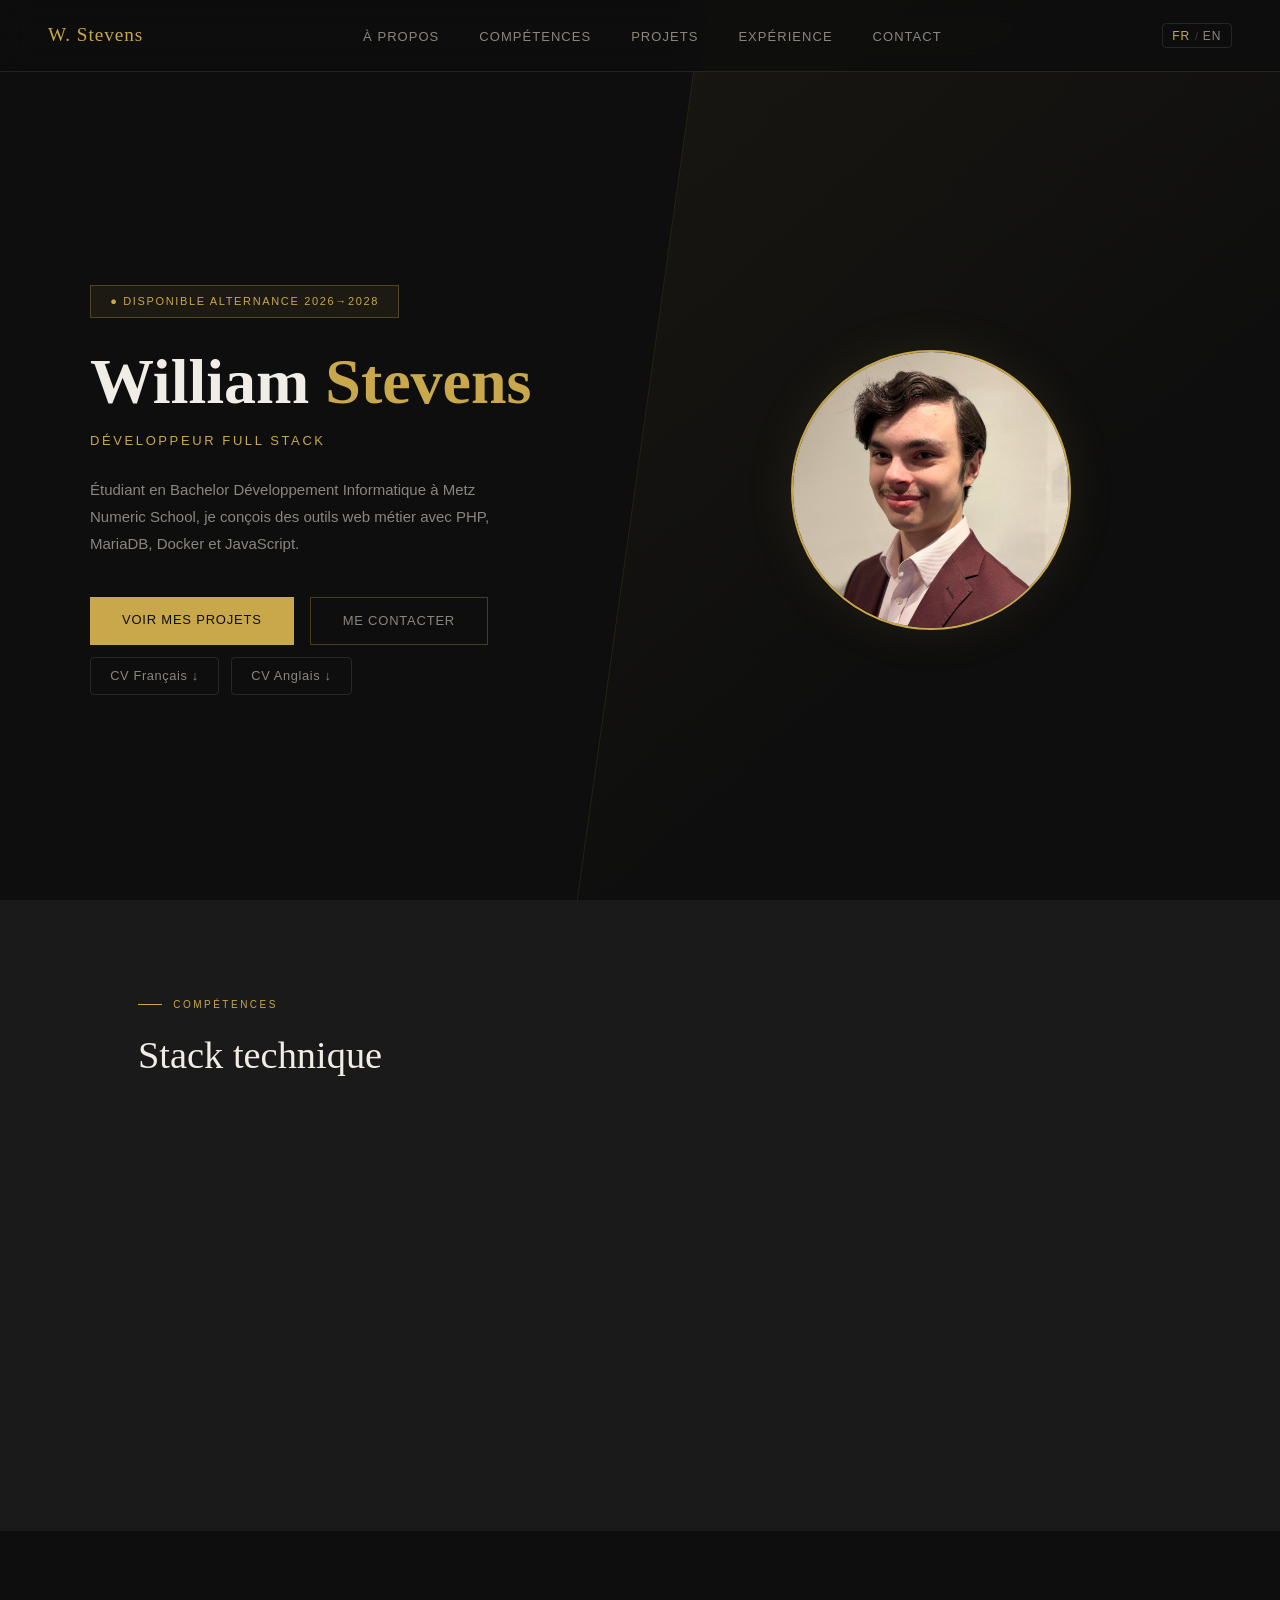
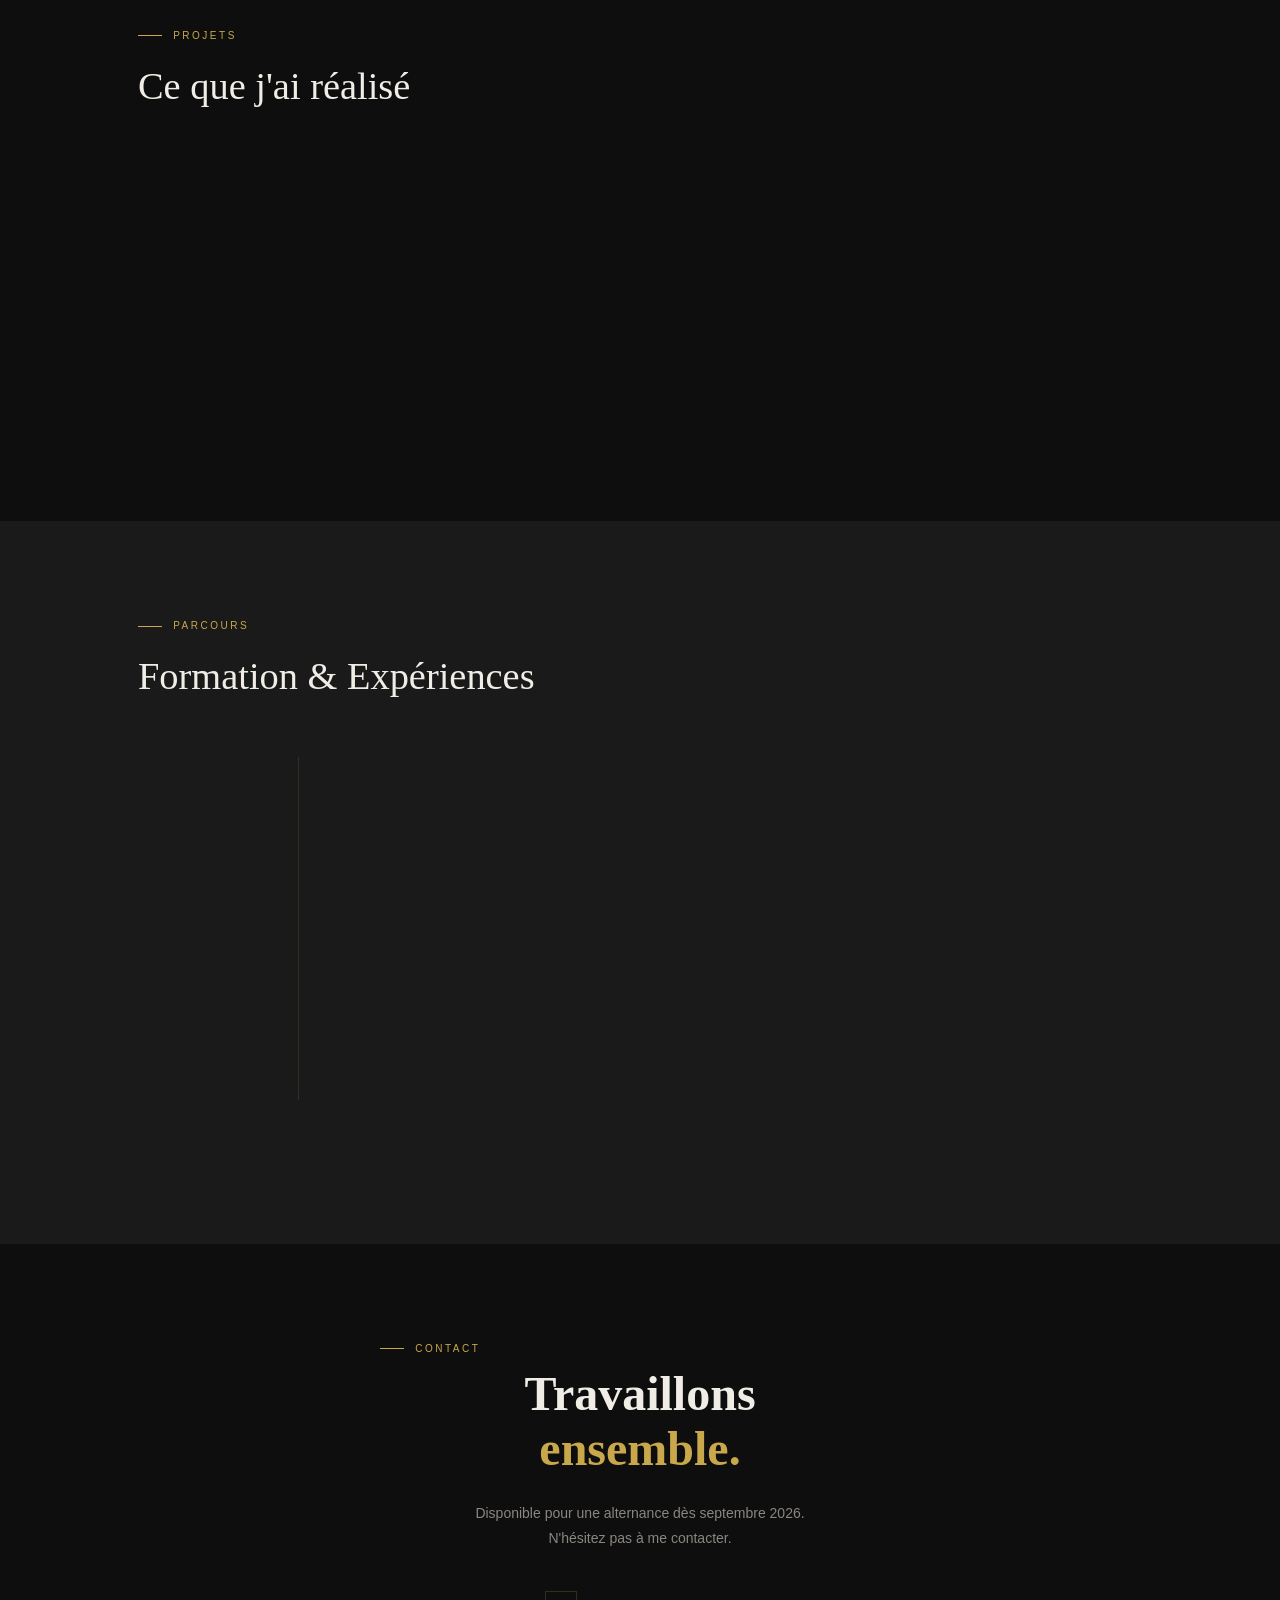
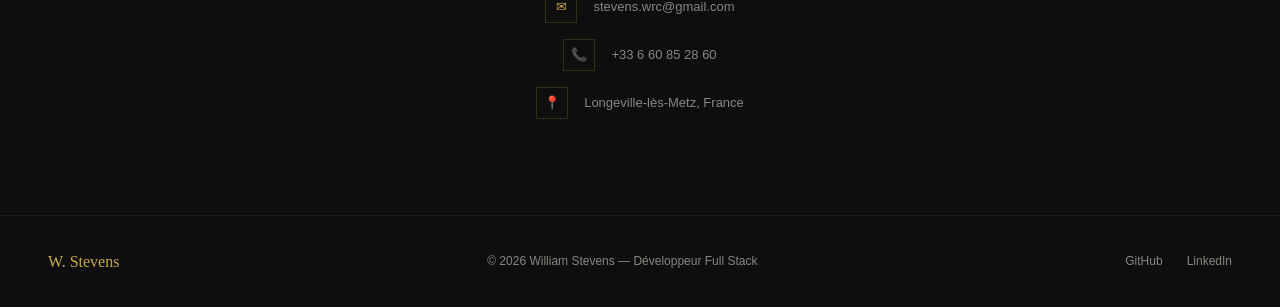
==== index.html @ 50ab565a "Fix: remplace inline styles par classes delay-1/delay-2 (CSP)" ====
<!DOCTYPE html>
<html lang="fr">
<head>
<meta charset="UTF-8">
<meta name="viewport" content="width=device-width, initial-scale=1.0">
<title>William Stevens — Développeur Full Stack</title>
<meta name="description" content="Étudiant en Bachelor Développement Informatique à Metz Numeric School. Disponible en alternance dès septembre 2026.">
<meta property="og:title" content="William Stevens — Développeur Full Stack">
<meta property="og:description" content="Étudiant en Bachelor Développement Informatique à Metz Numeric School. Disponible en alternance dès septembre 2026.">
<meta property="og:type" content="website">
<meta property="og:url" content="https://gb-william.github.io">
<meta property="og:image" content="https://gb-william.github.io/image/IMG_8226%20(1).jpeg">
<meta name="twitter:card" content="summary_large_image">
<meta name="twitter:title" content="William Stevens — Développeur Full Stack">
<meta name="twitter:description" content="Étudiant en Bachelor Développement Informatique à Metz Numeric School. Disponible en alternance dès septembre 2026.">
<meta name="twitter:image" content="https://gb-william.github.io/image/IMG_8226%20(1).jpeg">
<meta http-equiv="Content-Security-Policy" content="default-src 'self'; style-src 'self' https://fonts.googleapis.com; font-src https://fonts.gstatic.com; img-src 'self'; script-src 'self'; object-src 'none'; frame-src 'none';">
<link rel="icon" type="image/svg+xml" href="favicon.svg">
<link rel="stylesheet" href="css/style.css">
</head>
<body>

<!-- NAVIGATION -->
<nav>
  <div class="nav-logo">W. Stevens</div>
  <ul class="nav-links">
    <li><a href="#about" data-i18n="nav.about">À propos</a></li>
    <li><a href="#skills" data-i18n="nav.skills">Compétences</a></li>
    <li><a href="#projects" data-i18n="nav.projects">Projets</a></li>
    <li><a href="#xp" data-i18n="nav.experience">Expérience</a></li>
    <li><a href="#contact" data-i18n="nav.contact">Contact</a></li>
  </ul>
  <div class="nav-right">
    <button class="lang-toggle" aria-label="Switch language">
      <span class="lang-opt" data-lang="fr">FR</span>
      <span class="lang-sep">/</span>
      <span class="lang-opt" data-lang="en">EN</span>
    </button>
    <button class="nav-burger" aria-label="Menu" aria-expanded="false">
      <span></span>
      <span></span>
      <span></span>
    </button>
  </div>
</nav>

<!-- HERO -->
<div class="hero" id="about">
  <div class="hero-grid">
    <div class="hero-content">
      <div class="available-badge" data-i18n="hero.badge">● DISPONIBLE ALTERNANCE 2026→2028</div>
      <h1>William <span>Stevens</span></h1>
      <div class="hero-subtitle" data-i18n="hero.subtitle">Développeur Full Stack</div>
      <p class="hero-desc" data-i18n="hero.desc">
        Étudiant en Bachelor Développement Informatique à Metz Numeric School,
        je conçois des outils web métier avec PHP, MariaDB, Docker et JavaScript.
      </p>
      <div class="hero-ctas">
        <a href="#projects" class="btn-primary" data-i18n="hero.cta1">Voir mes projets</a>
        <a href="#contact" class="btn-outline" data-i18n="hero.cta2">Me contacter</a>
      </div>
      <div class="hero-cv">
        <a href="CV-William_Stevens.pdf" download class="btn-cv" data-i18n="hero.cvFr">CV Français ↓</a>
        <a href="CV-William_Stevens_EN_1.pdf" download class="btn-cv" data-i18n="hero.cvEn">CV English ↓</a>
      </div>
    </div>

    <div class="hero-visual">
      <div class="hero-photo-circle">
        <img src="image/IMG_8226 (1).jpeg" alt="William Stevens">
      </div>
    </div>
  </div>
</div>

<!-- SKILLS -->
<div class="skills-section" id="skills">
  <section>
    <div class="section-label" data-i18n="skills.label">Compétences</div>
    <h2 class="section-title" data-i18n="skills.title">Stack technique</h2>
    <div class="skills-categories">
      <div class="skill-category fade-in">
        <div class="skill-category-label">Backend</div>
        <div class="skill-pills">
          <span class="skill-pill">PHP</span>
          <span class="skill-pill">Python</span>
          <span class="skill-pill">MariaDB</span>
        </div>
      </div>
      <div class="skill-category fade-in delay-1">
        <div class="skill-category-label">Frontend</div>
        <div class="skill-pills">
          <span class="skill-pill">JavaScript</span>
          <span class="skill-pill">HTML / CSS</span>
        </div>
      </div>
      <div class="skill-category fade-in delay-2">
        <div class="skill-category-label" data-i18n="skills.tools">Outils</div>
        <div class="skill-pills">
          <span class="skill-pill">Docker</span>
          <span class="skill-pill">Git</span>
        </div>
      </div>
    </div>
  </section>
</div>

<!-- PROJECTS -->
<section id="projects">
  <div class="section-label" data-i18n="projects.label">Projets</div>
  <h2 class="section-title" data-i18n="projects.title">Ce que j'ai réalisé</h2>
  <div class="projects-grid">
    <div class="project-card fade-in">
      <div class="project-number">01</div>
      <div class="project-tags">
        <span class="tag">PHP</span>
        <span class="tag">MariaDB</span>
        <span class="tag">Docker</span>
        <span class="tag">JavaScript</span>
      </div>
      <h3 class="project-title" data-i18n="projects.p1.title">Gestion du courrier</h3>
      <p class="project-desc" data-i18n="projects.p1.desc">Application web complète de gestion du courrier entrant et sortant. Déployée en production sur NAS Synology.</p>
      <span class="project-client" data-i18n="projects.p1.client">Mairie de Longeville-lès-Metz — Stage</span>
    </div>

    <div class="project-card fade-in delay-1">
      <div class="project-number">02</div>
      <div class="project-tags">
        <span class="tag">PHP</span>
        <span class="tag">MariaDB</span>
        <span class="tag">Docker</span>
        <span class="tag">JS OOP</span>
      </div>
      <h3 class="project-title" data-i18n="projects.p2.title">Module Congés</h3>
      <p class="project-desc" data-i18n="projects.p2.desc">Calendrier interactif (FullCalendar) avec gestion des conflits inter-services et validation hiérarchique des demandes.</p>
      <span class="project-client" data-i18n="projects.p2.client">Mairie de Longeville-lès-Metz — Stage</span>
    </div>
  </div>
</section>

<!-- EXPERIENCE / FORMATION -->
<div class="xp-section" id="xp">
  <section>
    <div class="section-label" data-i18n="xp.label">Parcours</div>
    <h2 class="section-title" data-i18n="xp.title">Formation & Expériences</h2>
    <div class="timeline">

      <div class="timeline-item fade-in">
        <div class="timeline-date">2025 → 2028</div>
        <div class="timeline-content">
          <h4 data-i18n="xp.item1.title">Bachelor Développement Informatique</h4>
          <div class="company" data-i18n="xp.item1.company">Metz Numeric School — Metz</div>
          <p data-i18n="xp.item1.desc">Formation full stack : PHP, JavaScript, bases de données relationnelles, Docker et architecture logicielle. En alternance.</p>
        </div>
      </div>

      <div class="timeline-item fade-in delay-1">
        <div class="timeline-date">Printemps 2025</div>
        <div class="timeline-content">
          <h4 data-i18n="xp.item2.title">Stage Développeur Web</h4>
          <div class="company" data-i18n="xp.item2.company">Mairie de Longeville-lès-Metz</div>
          <p data-i18n="xp.item2.desc">Développement de deux applications métier : gestion du courrier et module congés. Stack : PHP · MariaDB · Docker · JavaScript.</p>
        </div>
      </div>

      <div class="timeline-item fade-in delay-2">
        <div class="timeline-date">2025</div>
        <div class="timeline-content">
          <h4 data-i18n="xp.item3.title">Baccalauréat STI2D — Mention Assez Bien</h4>
          <div class="company" data-i18n="xp.item3.company">Lycée Louis Vincent — Metz</div>
          <p data-i18n="xp.item3.desc">Spécialité Sciences et Technologies de l'Industrie et du Développement Durable.</p>
        </div>
      </div>

    </div>
  </section>
</div>

<!-- CONTACT -->
<section id="contact">
  <div class="contact-centered">
    <div class="section-label">Contact</div>
    <h2 class="contact-heading"><span data-i18n="contact.heading1">Travaillons</span><br><span class="heading-accent" data-i18n="contact.heading2">ensemble.</span></h2>
    <p class="contact-intro">
      <span data-i18n="contact.intro1">Disponible pour une alternance dès septembre 2026.</span><br>
      <span data-i18n="contact.intro2">N'hésitez pas à me contacter.</span>
    </p>
    <div class="contact-info">
      <div class="contact-item">
        <div class="contact-item-icon">✉</div>
        <a href="mailto:stevens.wrc@gmail.com">stevens.wrc@gmail.com</a>
      </div>
      <div class="contact-item">
        <div class="contact-item-icon">📞</div>
        <a href="tel:+33660852860">+33 6 60 85 28 60</a>
      </div>
      <div class="contact-item">
        <div class="contact-item-icon">📍</div>
        <span>Longeville-lès-Metz, France</span>
      </div>
    </div>
  </div>
</section>

<!-- FOOTER -->
<footer>
  <div class="footer-logo">W. Stevens</div>
  <div data-i18n="footer.copy">© 2026 William Stevens — Développeur Full Stack</div>
  <div class="footer-links">
    <a href="https://github.com/GB-William" target="_blank" rel="noopener noreferrer">GitHub</a>
    <a href="https://www.linkedin.com/in/william-stevens-88110a3a6/" target="_blank" rel="noopener noreferrer">LinkedIn</a>
  </div>
</footer>

<script src="js/main.js"></script>

</body>
</html>
---- css/style.css ----
@import url('https://fonts.googleapis.com/css2?family=Playfair+Display:wght@400;700&family=DM+Sans:wght@300;400;500&display=swap');

  *, *::before, *::after { margin: 0; padding: 0; box-sizing: border-box; }

  :root {
    --gold: #C9A84C;
    --dark: #0E0E0E;
    --dark-2: #1A1A1A;
    --dark-3: #252525;
    --dark-rgb: 14, 14, 14;
    --text: #F0EDE6;
    --text-muted: #8A8680;
    --serif: 'Playfair Display', Georgia, serif;
    --sans: 'DM Sans', sans-serif;
  }

  html { scroll-behavior: smooth; }

  body {
    font-family: var(--sans);
    background: var(--dark);
    color: var(--text);
    font-size: 15px;
    line-height: 1.7;
    overflow-x: hidden;
  }

  /* NAV */
  nav {
    position: fixed;
    top: 0; left: 0; right: 0;
    z-index: 100;
    padding: 1.2rem 3rem;
    display: flex;
    justify-content: space-between;
    align-items: center;
    background: rgba(var(--dark-rgb), 0.85);
    backdrop-filter: blur(12px);
    border-bottom: 0.5px solid rgba(201,168,76,0.15);
  }

  .nav-logo {
    font-family: var(--serif);
    font-size: 1.2rem;
    color: var(--gold);
    letter-spacing: 0.05em;
  }

  .nav-links {
    display: flex;
    gap: 2.5rem;
    list-style: none;
  }

  .nav-links a {
    color: var(--text-muted);
    text-decoration: none;
    font-size: 13px;
    letter-spacing: 0.08em;
    text-transform: uppercase;
    transition: color 0.2s;
  }

  .nav-links a:hover { color: var(--gold); }

  .nav-right {
    display: flex;
    align-items: center;
    gap: 1rem;
  }

  .lang-toggle {
    display: flex;
    align-items: center;
    gap: 0.3rem;
    background: transparent;
    border: 0.5px solid rgba(255,255,255,0.1);
    border-radius: 4px;
    padding: 0.3rem 0.6rem;
    cursor: pointer;
  }

  .lang-opt {
    font-family: var(--sans);
    font-size: 0.75rem;
    letter-spacing: 0.08em;
    color: var(--text-muted);
    transition: color 0.2s;
  }

  .lang-opt.active { color: var(--gold); }

  .lang-sep {
    font-size: 0.7rem;
    color: rgba(255,255,255,0.2);
  }

  .lang-toggle:hover .lang-opt:not(.active) { color: var(--text); }

  .nav-burger {
    display: none;
    flex-direction: column;
    gap: 5px;
    padding: 0.4rem;
    background: none;
    border: none;
    cursor: pointer;
  }

  .nav-burger span {
    display: block;
    width: 22px;
    height: 1.5px;
    background: var(--text-muted);
    transition: transform 0.25s ease, opacity 0.25s ease;
  }

  .nav-burger[aria-expanded="true"] span:nth-child(1) {
    transform: translateY(6.5px) rotate(45deg);
  }
  .nav-burger[aria-expanded="true"] span:nth-child(2) {
    opacity: 0;
  }
  .nav-burger[aria-expanded="true"] span:nth-child(3) {
    transform: translateY(-6.5px) rotate(-45deg);
  }

  /* HERO */
  .hero {
    min-height: 100vh;
    display: flex;
    align-items: center;
    padding: 0 3rem;
    position: relative;
    overflow: hidden;
  }

  .hero::before {
    content: '';
    position: absolute;
    top: -10%;
    right: -5%;
    width: 55%;
    height: 120%;
    background: linear-gradient(135deg, rgba(201,168,76,0.06) 0%, transparent 60%);
    border-left: 0.5px solid rgba(201,168,76,0.12);
    transform: skewX(-8deg);
  }

  .hero-grid {
    display: grid;
    grid-template-columns: 1fr 1fr;
    gap: 4rem;
    align-items: center;
    max-width: 1100px;
    width: 100%;
    margin: 0 auto;
    padding-top: 5rem;
  }

  .available-badge {
    display: inline-flex;
    align-items: center;
    gap: 0.5rem;
    background: rgba(201,168,76,0.08);
    color: var(--gold);
    border: 0.5px solid rgba(201,168,76,0.3);
    padding: 0.4rem 1.2rem;
    font-size: 11px;
    letter-spacing: 0.15em;
    text-transform: uppercase;
    margin-bottom: 1.8rem;
    font-family: var(--sans);
  }

  .hero-subtitle {
    font-size: 13px;
    letter-spacing: 0.2em;
    text-transform: uppercase;
    color: var(--gold);
    margin-top: 0.3rem;
    margin-bottom: 1.5rem;
    font-family: var(--sans);
  }

  .hero h1 {
    font-family: var(--serif);
    font-size: clamp(2.8rem, 5vw, 4.2rem);
    font-weight: 700;
    line-height: 1.1;
    margin-bottom: 0.8rem;
    color: var(--text);
  }

  .hero h1 span { color: var(--gold); }

  .hero-desc {
    color: var(--text-muted);
    font-size: 15px;
    line-height: 1.8;
    margin-bottom: 2.5rem;
    max-width: 440px;
  }

  .hero-ctas {
    display: flex;
    gap: 1rem;
    flex-wrap: wrap;
  }

  .btn-primary {
    padding: 0.75rem 2rem;
    background: var(--gold);
    color: var(--dark);
    border: none;
    font-family: var(--sans);
    font-size: 13px;
    font-weight: 500;
    letter-spacing: 0.06em;
    text-transform: uppercase;
    cursor: pointer;
    text-decoration: none;
    transition: opacity 0.2s, transform 0.15s;
    display: inline-block;
  }

  .btn-primary:hover { opacity: 0.85; transform: translateY(-1px); }

  .btn-outline {
    padding: 0.75rem 2rem;
    background: transparent;
    color: var(--text-muted);
    border: 0.5px solid rgba(201,168,76,0.3);
    font-family: var(--sans);
    font-size: 13px;
    font-weight: 400;
    letter-spacing: 0.06em;
    text-transform: uppercase;
    cursor: pointer;
    text-decoration: none;
    transition: all 0.2s;
    display: inline-block;
  }

  .btn-outline:hover { color: var(--gold); border-color: var(--gold); }

  .hero-cv {
    display: flex;
    gap: 0.75rem;
    flex-wrap: wrap;
    margin-top: 0.75rem;
  }

  .btn-cv {
    padding: 0.45rem 1.2rem;
    background: transparent;
    color: var(--text-muted);
    border: 0.5px solid rgba(255,255,255,0.1);
    border-radius: 4px;
    font-family: var(--sans);
    font-size: 0.8rem;
    letter-spacing: 0.05em;
    text-decoration: none;
    transition: all 0.2s;
    display: inline-block;
  }

  .btn-cv:hover { color: var(--gold); border-color: rgba(201,168,76,0.4); }

  /* HERO PHOTO SIDE */
  .hero-visual {
    position: relative;
    display: flex;
    justify-content: center;
  }

  .hero-photo-circle {
    width: 280px;
    height: 280px;
    border-radius: 50%;
    border: 2px solid var(--gold);
    background: var(--dark-3);
    display: flex;
    align-items: center;
    justify-content: center;
    overflow: hidden;
    box-shadow: 0 0 50px rgba(201,168,76,0.1);
  }

  .hero-photo-circle img {
    width: 100%;
    height: 100%;
    object-fit: cover;
    display: block;
  }

  .hero-photo-initials {
    font-family: var(--serif);
    font-size: 3.5rem;
    color: var(--gold);
    opacity: 0.45;
    user-select: none;
  }

  /* SECTION BASE */
  section {
    max-width: 1100px;
    margin: 0 auto;
    padding: 6rem 3rem;
  }

  .section-label {
    font-size: 10px;
    letter-spacing: 0.25em;
    text-transform: uppercase;
    color: var(--gold);
    margin-bottom: 0.6rem;
    display: flex;
    align-items: center;
    gap: 0.7rem;
  }

  .section-label::before {
    content: '';
    display: inline-block;
    width: 24px;
    height: 0.5px;
    background: var(--gold);
  }

  .section-title {
    font-family: var(--serif);
    font-size: clamp(1.8rem, 3vw, 2.6rem);
    font-weight: 400;
    margin-bottom: 3rem;
    color: var(--text);
  }

  /* SKILLS */
  .skills-section { background: var(--dark-2); }

  .skills-categories {
    display: flex;
    flex-direction: column;
    gap: 2.5rem;
  }

  .skill-category-label {
    font-size: 10px;
    letter-spacing: 0.25em;
    text-transform: uppercase;
    color: var(--text-muted);
    margin-bottom: 1rem;
  }

  .skill-pills {
    display: flex;
    flex-wrap: wrap;
    gap: 0.6rem;
  }

  .skill-pill {
    background: rgba(201,168,76,0.08);
    color: var(--gold);
    border: 0.5px solid rgba(201,168,76,0.25);
    padding: 0.5rem 1.2rem;
    font-size: 13px;
    font-family: var(--sans);
    letter-spacing: 0.04em;
    border-radius: 4px;
    cursor: default;
    transition: background 0.3s ease, border-color 0.3s ease;
  }

  .skill-pill:hover {
    background: rgba(201,168,76,0.15);
    border-color: rgba(201,168,76,0.5);
  }

  /* PROJECTS */
  .projects-grid {
    display: grid;
    grid-template-columns: repeat(auto-fit, minmax(280px, 1fr));
    gap: 1.5rem;
  }

  .project-card {
    background: var(--dark-2);
    border: 0.5px solid rgba(201,168,76,0.1);
    padding: 2rem;
    transition: border-color 0.25s, transform 0.2s;
    cursor: pointer;
    position: relative;
    overflow: hidden;
    text-decoration: none;
    display: block;
  }

  .project-card::after {
    content: '';
    position: absolute;
    bottom: 0; left: 0; right: 0;
    height: 2px;
    background: var(--gold);
    transform: scaleX(0);
    transition: transform 0.3s;
    transform-origin: left;
  }

  .project-card:hover { border-color: rgba(201,168,76,0.35); transform: translateY(-4px); }
  .project-card:hover::after { transform: scaleX(1); }

  .project-number {
    font-family: var(--serif);
    font-size: 3rem;
    color: rgba(201,168,76,0.1);
    position: absolute;
    top: 1rem; right: 1.5rem;
    line-height: 1;
    font-weight: 700;
  }

  .project-tags {
    display: flex;
    gap: 0.5rem;
    flex-wrap: wrap;
    margin-bottom: 1rem;
  }

  .tag {
    font-size: 10px;
    letter-spacing: 0.1em;
    text-transform: uppercase;
    color: var(--gold);
    background: rgba(201,168,76,0.08);
    border: 0.5px solid rgba(201,168,76,0.2);
    padding: 3px 10px;
  }

  .project-title {
    font-family: var(--serif);
    font-size: 1.25rem;
    margin-bottom: 0.7rem;
    color: var(--text);
  }

  .project-desc {
    font-size: 13px;
    color: var(--text-muted);
    line-height: 1.7;
    margin-bottom: 1.5rem;
  }

  .project-client {
    display: block;
    font-size: 11px;
    color: var(--gold);
    letter-spacing: 0.08em;
    opacity: 0.7;
    margin-bottom: 1.2rem;
    font-family: var(--sans);
  }


  /* TIMELINE */
  .xp-section { background: var(--dark-2); }

  .timeline { position: relative; }

  .timeline::before {
    content: '';
    position: absolute;
    left: 160px;
    top: 0; bottom: 0;
    width: 0.5px;
    background: rgba(201,168,76,0.15);
  }

  .timeline-item {
    display: grid;
    grid-template-columns: 160px 1fr;
    gap: 3rem;
    margin-bottom: 3rem;
    position: relative;
  }

  .timeline-item::before {
    content: '';
    position: absolute;
    left: 158px;
    top: 6px;
    width: 5px; height: 5px;
    border-radius: 50%;
    background: var(--gold);
  }

  .timeline-date {
    font-size: 12px;
    color: var(--gold);
    letter-spacing: 0.05em;
    text-align: right;
    padding-top: 2px;
  }

  .timeline-content h4 {
    font-size: 15px;
    font-weight: 500;
    margin-bottom: 3px;
    color: var(--text);
  }

  .timeline-content .company {
    font-size: 12px;
    color: var(--text-muted);
    margin-bottom: 0.7rem;
    letter-spacing: 0.05em;
  }

  .timeline-content p {
    font-size: 13px;
    color: var(--text-muted);
    line-height: 1.7;
  }

  /* CONTACT */
  .contact-centered {
    max-width: 520px;
    margin: 0 auto;
    text-align: center;
  }

  .contact-heading {
    font-family: var(--serif);
    font-size: clamp(2rem, 4vw, 3rem);
    line-height: 1.15;
    color: var(--text);
    margin-bottom: 1.5rem;
  }

  .contact-heading .heading-accent { color: var(--gold); }

  .contact-intro {
    font-size: 14px;
    color: var(--text-muted);
    line-height: 1.8;
    margin-bottom: 2.5rem;
  }

  .contact-info {
    display: flex;
    flex-direction: column;
    gap: 1rem;
    align-items: center;
  }

  .contact-item {
    display: flex;
    align-items: center;
    gap: 1rem;
    font-size: 13px;
    color: var(--text-muted);
  }

  .contact-item-icon {
    width: 32px; height: 32px;
    border: 0.5px solid rgba(201,168,76,0.2);
    display: flex;
    align-items: center;
    justify-content: center;
    font-size: 13px;
    flex-shrink: 0;
    color: var(--gold);
  }

  .contact-item a {
    color: var(--text-muted);
    text-decoration: none;
    transition: color 0.2s;
  }

  .contact-item a:hover { color: var(--gold); }

  /* FOOTER */
  footer {
    border-top: 0.5px solid rgba(201,168,76,0.1);
    padding: 2rem 3rem;
    display: flex;
    justify-content: space-between;
    align-items: center;
    font-size: 12px;
    color: var(--text-muted);
  }

  .footer-logo {
    font-family: var(--serif);
    color: var(--gold);
    font-size: 1rem;
  }

  footer a {
    color: var(--text-muted);
    text-decoration: none;
    transition: color 0.2s;
  }

  footer a:hover { color: var(--gold); }

  .footer-links {
    display: flex;
    gap: 1.5rem;
  }

  /* SCROLL ANIMATIONS */
  .fade-in {
    opacity: 0;
    transform: translateY(20px);
    transition: opacity 0.6s ease, transform 0.6s ease;
  }

  .delay-1 { transition-delay: 0.1s; }
  .delay-2 { transition-delay: 0.2s; }

  .fade-in.visible {
    opacity: 1;
    transform: translateY(0);
  }

  /* RESPONSIVE */
  @media (max-width: 768px) {
    nav { padding: 1rem 1.5rem; }

    .nav-burger { display: flex; }

    .nav-links {
      display: none;
      position: absolute;
      top: 100%;
      left: 0;
      right: 0;
      background: rgba(var(--dark-rgb), 0.97);
      flex-direction: column;
      padding: 1.5rem 3rem;
      gap: 1.5rem;
      border-bottom: 0.5px solid rgba(201,168,76,0.15);
      backdrop-filter: blur(12px);
    }

    .nav-links.open {
      display: flex;
    }

    .hero { padding: 0 1.5rem; }
    .hero-grid {
      grid-template-columns: 1fr;
      padding-top: 6rem;
      gap: 3rem;
    }

    .hero-visual {
      display: flex;
      justify-content: center;
      margin-bottom: 2rem;
      order: -1;
    }

    .hero-photo-circle {
      width: 160px;
      height: 160px;
    }

    section { padding: 4rem 1.5rem; }

    .timeline::before { left: 0; }
    .timeline-item { grid-template-columns: 1fr; gap: 0.5rem; }
    .timeline-item::before { left: -2px; }
    .timeline-date { text-align: left; padding-left: 1rem; }

    footer { flex-direction: column; gap: 1rem; text-align: center; }
  }
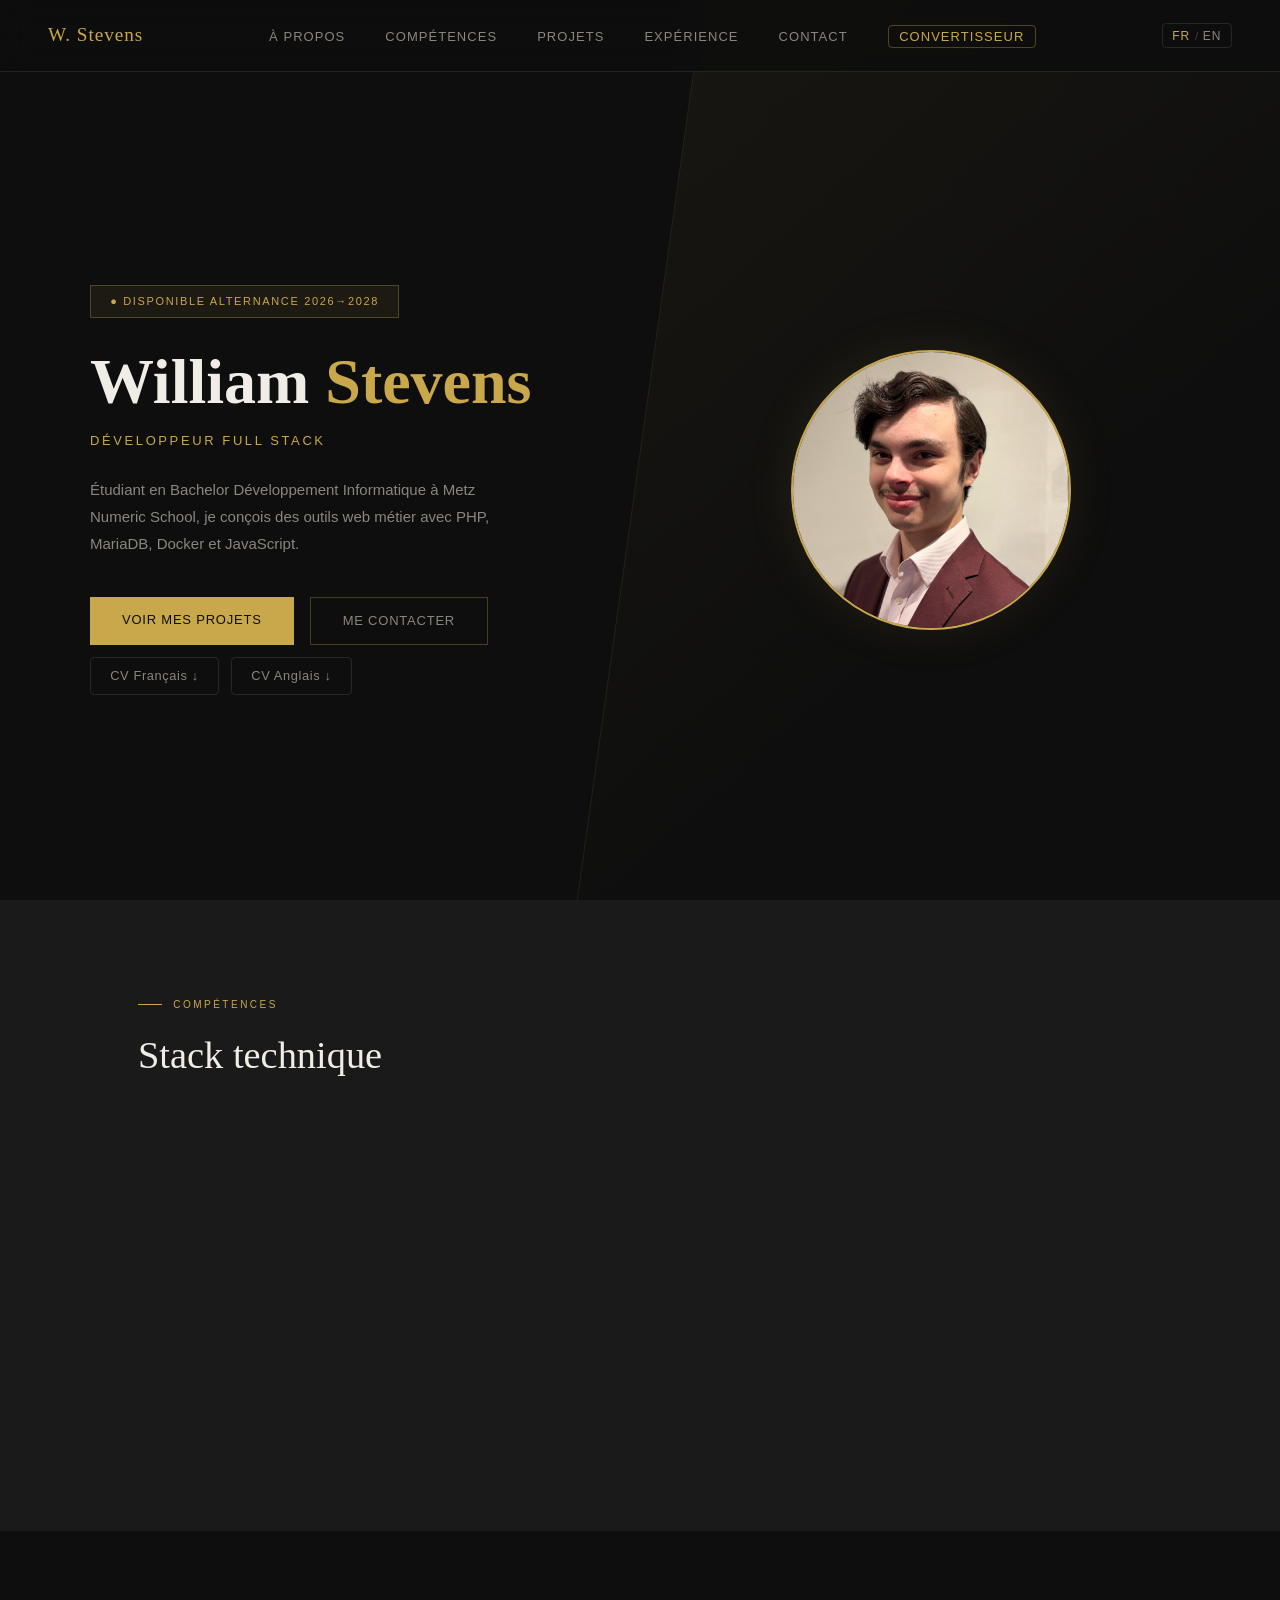
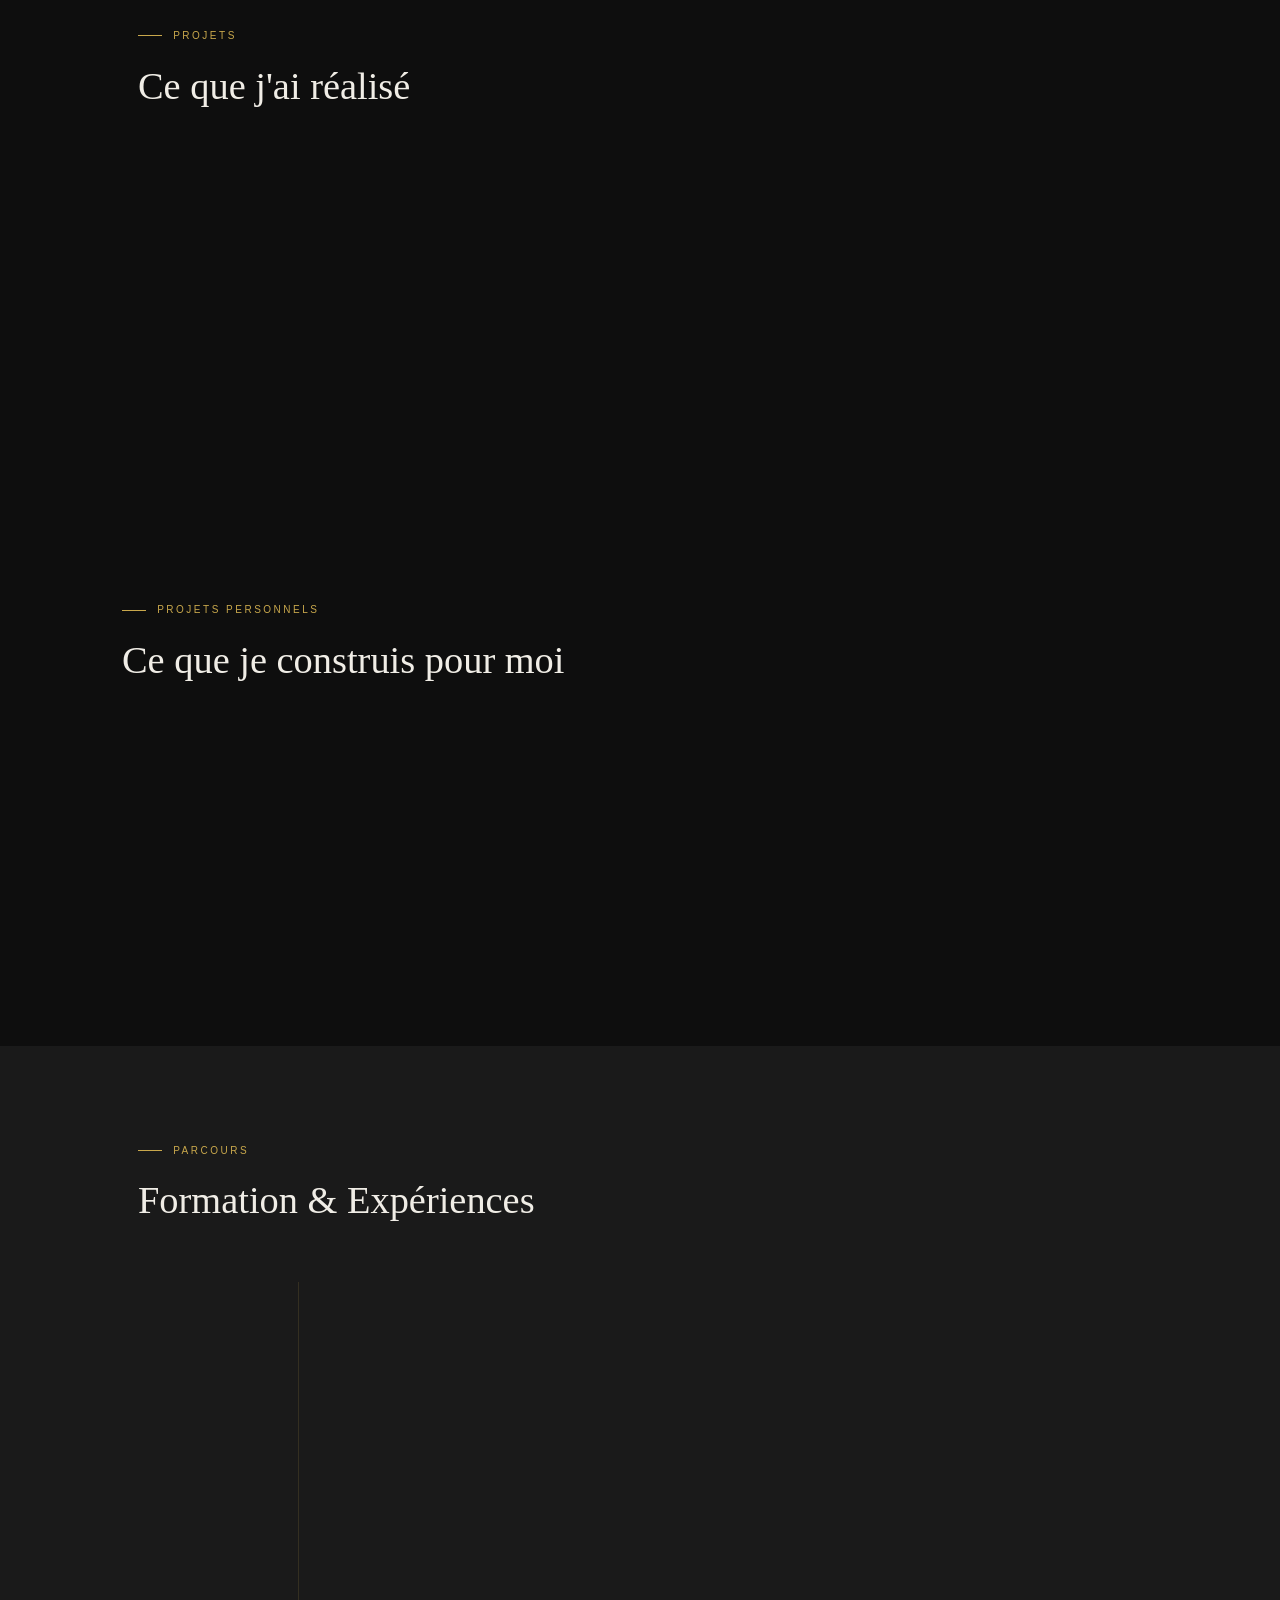
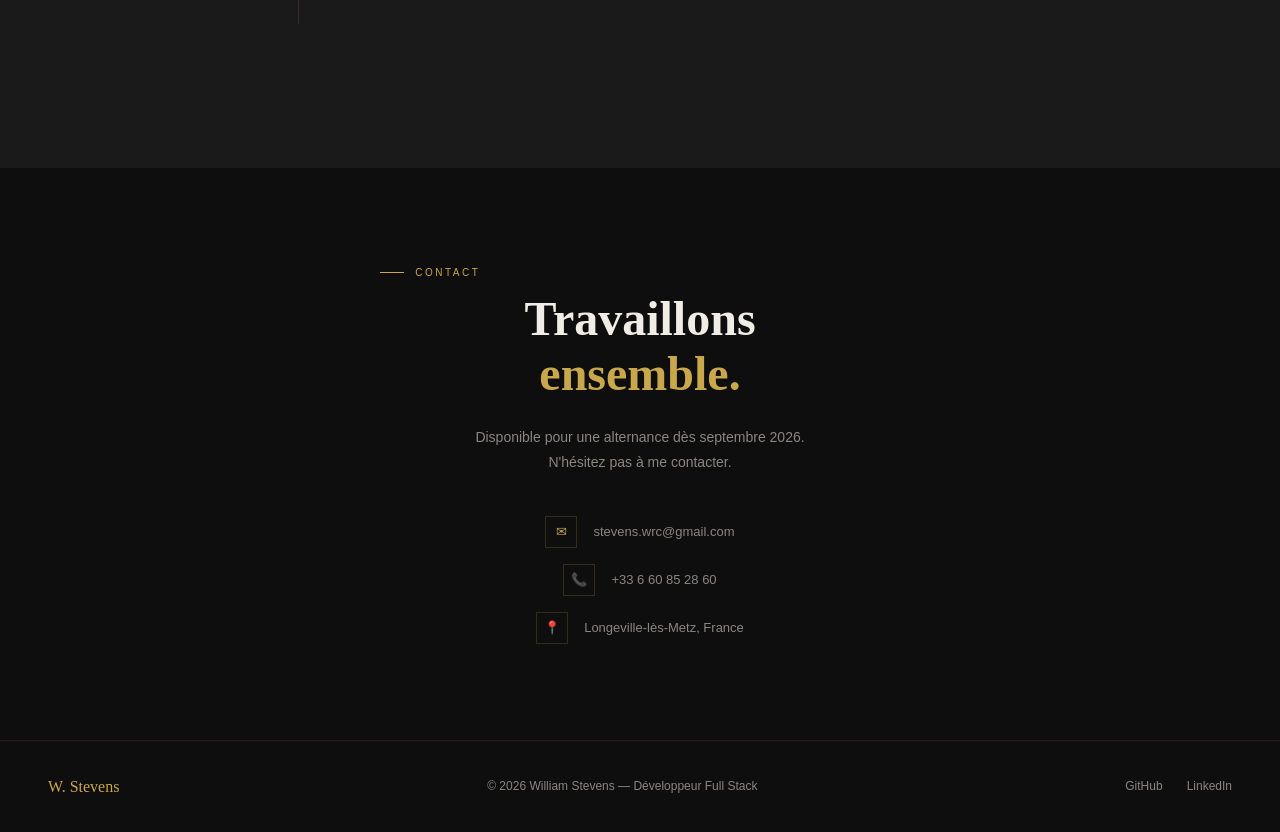
==== commit ee7818bd: "Add: convertisseur integre (section projets perso + nav + coi-serviceworker)" ====
--- a/index.html
+++ b/index.html
@@ -29,6 +29,7 @@
     <li><a href="#projects" data-i18n="nav.projects">Projets</a></li>
     <li><a href="#xp" data-i18n="nav.experience">Expérience</a></li>
     <li><a href="#contact" data-i18n="nav.contact">Contact</a></li>
+    <li><a href="converter/" class="nav-tool-link" data-i18n="nav.converter">Convertisseur</a></li>
   </ul>
   <div class="nav-right">
     <button class="lang-toggle" aria-label="Switch language">
@@ -138,6 +139,26 @@
   </div>
 </section>
 
+<!-- PROJETS PERSONNELS -->
+<section id="perso">
+  <div class="section-label" data-i18n="perso.label">Projets personnels</div>
+  <h2 class="section-title" data-i18n="perso.title">Ce que je construis pour moi</h2>
+  <div class="projects-grid">
+    <div class="project-card project-card--perso fade-in">
+      <div class="project-number">01</div>
+      <div class="project-tags">
+        <span class="tag">JavaScript</span>
+        <span class="tag">FFmpeg.wasm</span>
+        <span class="tag">Canvas API</span>
+        <span class="tag">HTML / CSS</span>
+      </div>
+      <h3 class="project-title" data-i18n="perso.p1.title">Convertisseur Universel</h3>
+      <p class="project-desc" data-i18n="perso.p1.desc">Outil de conversion 100% local (images, documents, vidéos, audio). Aucun upload serveur — tout se passe dans le navigateur.</p>
+      <a href="converter/" class="project-link" data-i18n="perso.p1.link">Utiliser l'outil →</a>
+    </div>
+  </div>
+</section>
+
 <!-- EXPERIENCE / FORMATION -->
 <div class="xp-section" id="xp">
   <section>
--- a/css/style.css
+++ b/css/style.css
@@ -244,6 +244,17 @@
 
   .btn-outline:hover { color: var(--gold); border-color: var(--gold); }
 
+  .nav-tool-link {
+    color: var(--gold) !important;
+    border: 0.5px solid rgba(201,168,76,0.35);
+    border-radius: 4px;
+    padding: 0.2rem 0.65rem;
+    font-size: 0.8rem;
+    letter-spacing: 0.04em;
+    transition: all 0.2s;
+  }
+  .nav-tool-link:hover { background: rgba(201,168,76,0.1); border-color: var(--gold); }
+
   .hero-cv {
     display: flex;
     gap: 0.75rem;
@@ -460,6 +471,20 @@
     margin-bottom: 1.2rem;
     font-family: var(--sans);
   }
+
+  .project-link {
+    display: inline-block;
+    font-size: 12px;
+    color: var(--gold);
+    text-decoration: none;
+    letter-spacing: 0.06em;
+    border-bottom: 0.5px solid rgba(201,168,76,0.4);
+    padding-bottom: 1px;
+    transition: opacity 0.2s;
+  }
+  .project-link:hover { opacity: 0.75; }
+
+  #perso { padding: 5rem 2rem; max-width: 1100px; margin: 0 auto; }
 
 
   /* TIMELINE */
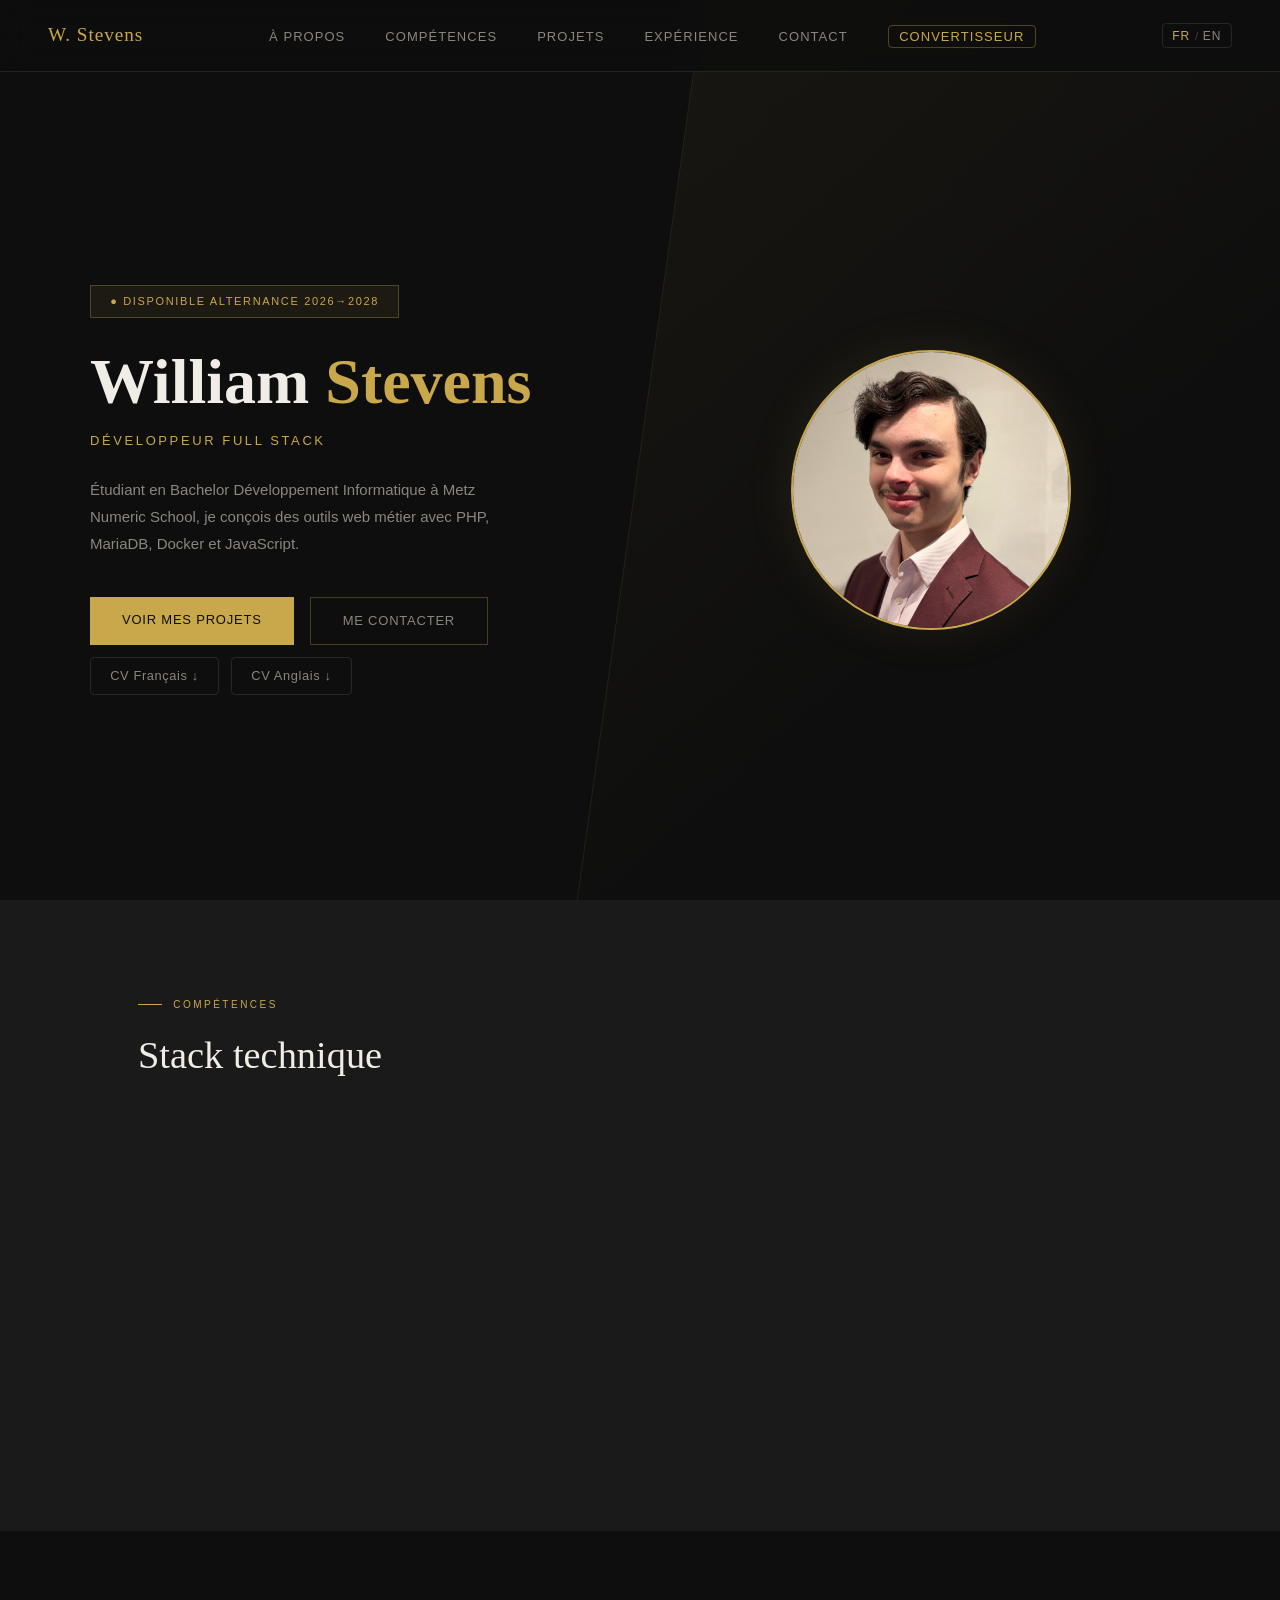
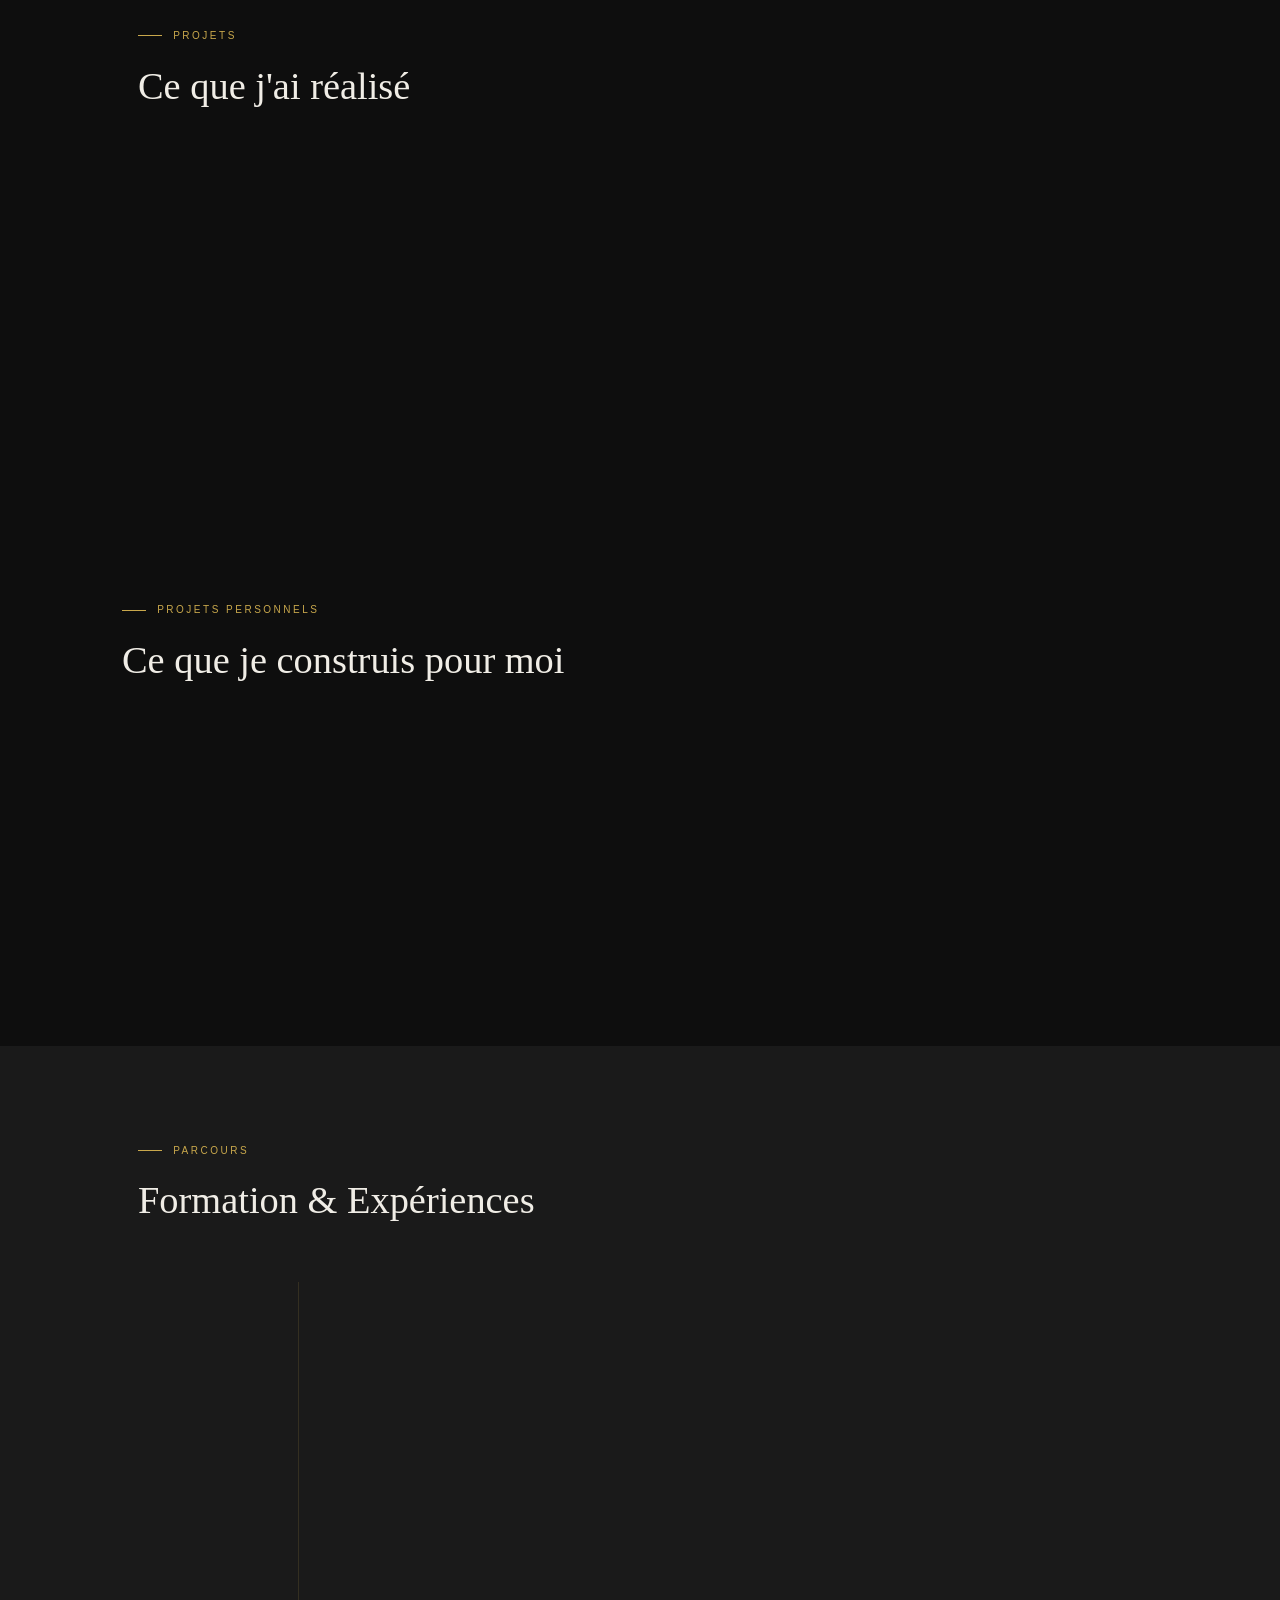
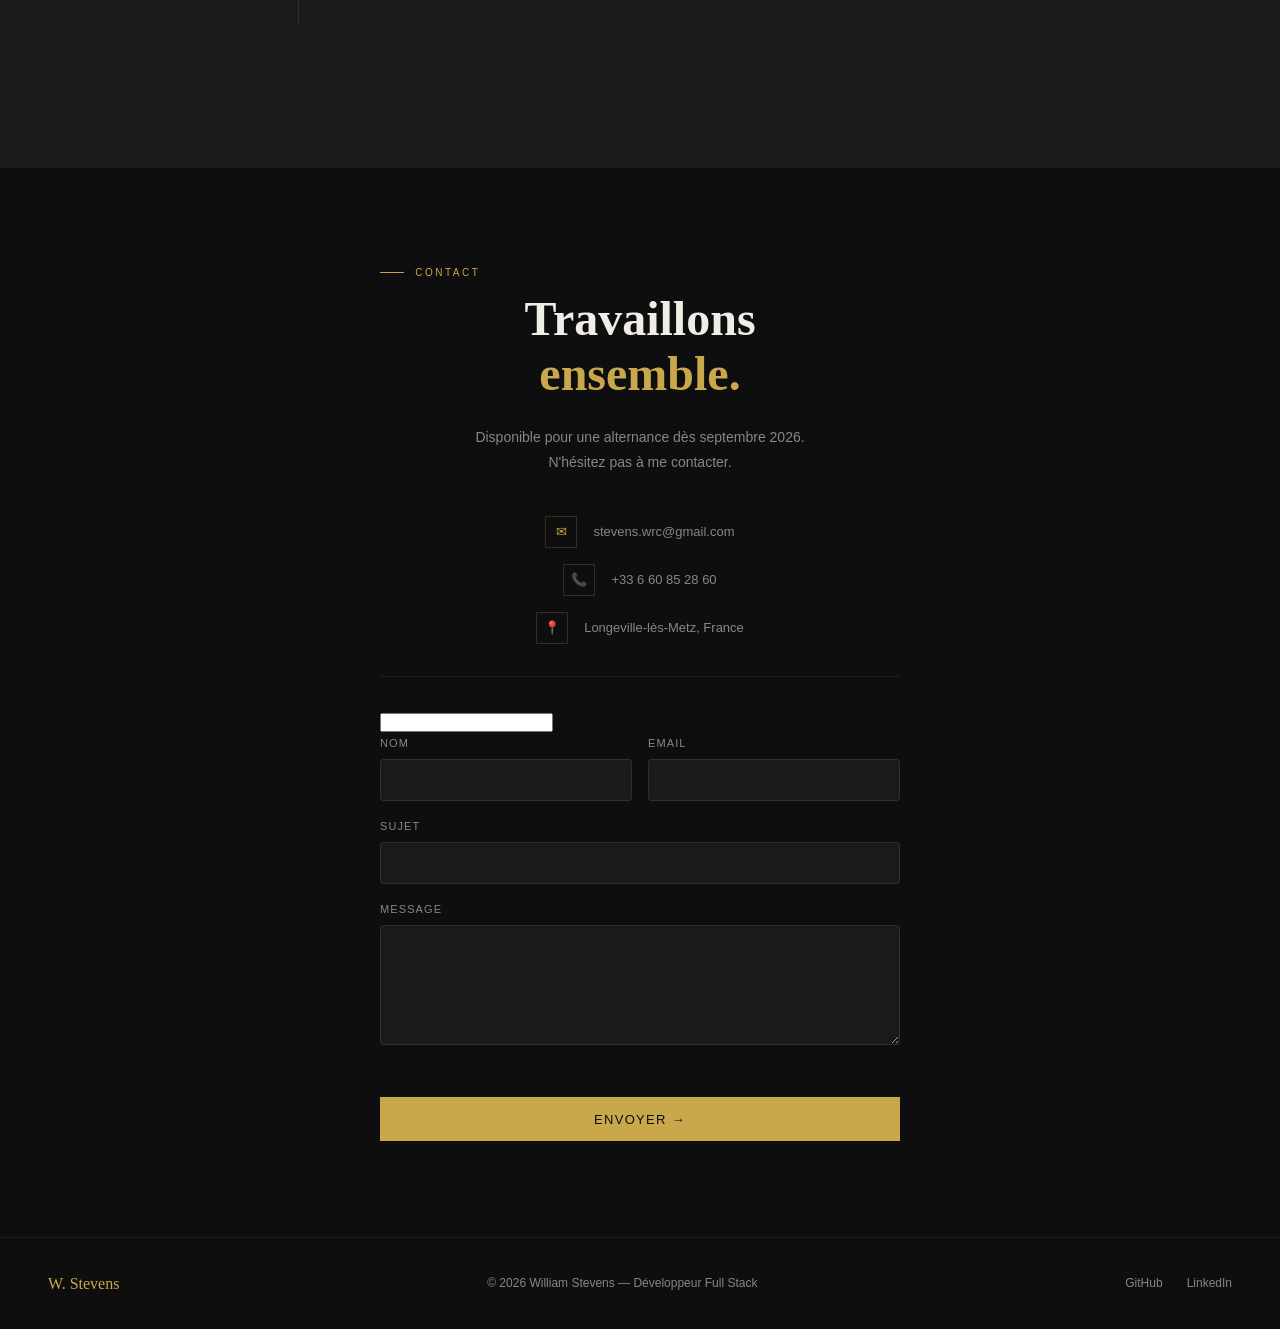
==== commit 332c3665: "feat: add accessible contact form HTML (Formspree, RGAA)" ====
--- a/index.html
+++ b/index.html
@@ -220,6 +220,57 @@
         <span>Longeville-lès-Metz, France</span>
       </div>
     </div>
+    <hr class="contact-divider" aria-hidden="true">
+    <form
+      id="contact-form"
+      class="contact-form"
+      action="https://formspree.io/f/XXXXXXXX"
+      method="POST"
+      novalidate
+    >
+      <input type="text" name="_gotcha" style="display:none" aria-hidden="true" tabindex="-1">
+      <div class="form-row">
+        <div class="form-group">
+          <label for="contact-name" data-i18n="contact.form.name">Nom</label>
+          <input
+            type="text"
+            id="contact-name"
+            name="name"
+            autocomplete="name"
+            aria-required="true"
+          >
+        </div>
+        <div class="form-group">
+          <label for="contact-email" data-i18n="contact.form.email">Email</label>
+          <input
+            type="email"
+            id="contact-email"
+            name="email"
+            autocomplete="email"
+            aria-required="true"
+          >
+        </div>
+      </div>
+      <div class="form-group">
+        <label for="contact-subject" data-i18n="contact.form.subject">Sujet</label>
+        <input
+          type="text"
+          id="contact-subject"
+          name="subject"
+          aria-required="true"
+        >
+      </div>
+      <div class="form-group">
+        <label for="contact-message" data-i18n="contact.form.message">Message</label>
+        <textarea
+          id="contact-message"
+          name="message"
+          aria-required="true"
+        ></textarea>
+      </div>
+      <div class="form-feedback" role="status" aria-live="polite" id="form-feedback"></div>
+      <button type="submit" class="btn-submit" data-i18n="contact.form.send">Envoyer →</button>
+    </form>
   </div>
 </section>
 
--- a/css/style.css
+++ b/css/style.css
@@ -604,6 +604,115 @@
   }
 
   .contact-item a:hover { color: var(--gold); }
+
+  /* CONTACT FORM */
+  .contact-divider {
+    border: none;
+    border-top: 0.5px solid rgba(201,168,76,0.1);
+    margin: 2rem 0;
+    width: 100%;
+  }
+
+  .contact-form { text-align: left; width: 100%; }
+
+  .form-row {
+    display: grid;
+    grid-template-columns: 1fr 1fr;
+    gap: 1rem;
+  }
+
+  .form-group {
+    display: flex;
+    flex-direction: column;
+    gap: 0.4rem;
+    margin-bottom: 1rem;
+  }
+
+  .form-group label {
+    font-size: 11px;
+    letter-spacing: 0.1em;
+    text-transform: uppercase;
+    color: var(--text-muted);
+  }
+
+  .form-group input,
+  .form-group textarea {
+    background: var(--dark-2);
+    border: 0.5px solid rgba(201,168,76,0.15);
+    border-radius: 4px;
+    padding: 0.75rem 1rem;
+    color: var(--text);
+    font-family: var(--sans);
+    font-size: 14px;
+    width: 100%;
+    outline: none;
+    transition: border-color 0.2s, box-shadow 0.2s;
+  }
+
+  .form-group input:focus,
+  .form-group textarea:focus {
+    border-color: rgba(201,168,76,0.5);
+    box-shadow: 0 0 0 2px rgba(201,168,76,0.08);
+  }
+
+  .form-group textarea {
+    resize: vertical;
+    min-height: 120px;
+  }
+
+  .btn-submit {
+    background: var(--gold);
+    color: var(--dark);
+    border: none;
+    padding: 0.9rem 2.5rem;
+    font-family: var(--sans);
+    font-size: 13px;
+    font-weight: 500;
+    letter-spacing: 0.1em;
+    text-transform: uppercase;
+    cursor: pointer;
+    width: 100%;
+    transition: opacity 0.2s;
+  }
+
+  .btn-submit:hover:not(:disabled) { opacity: 0.85; }
+
+  .btn-submit:disabled {
+    background: var(--dark-3);
+    color: var(--text-muted);
+    cursor: not-allowed;
+  }
+
+  .form-feedback {
+    font-size: 13px;
+    color: var(--gold);
+    min-height: 1.5rem;
+    margin-bottom: 0.75rem;
+  }
+
+  .form-limit,
+  .form-success {
+    background: var(--dark-2);
+    border: 0.5px solid rgba(201,168,76,0.2);
+    border-radius: 4px;
+    padding: 2rem;
+    text-align: center;
+  }
+
+  .form-limit p,
+  .form-success p {
+    color: var(--text-muted);
+    font-size: 13px;
+    margin-bottom: 0.5rem;
+  }
+
+  .form-limit a { color: var(--gold); text-decoration: underline; }
+
+  .form-limit-icon,
+  .form-success-icon {
+    font-size: 1.5rem;
+    margin-bottom: 1rem;
+  }
 
   /* FOOTER */
   footer {
@@ -701,4 +810,6 @@
     .timeline-date { text-align: left; padding-left: 1rem; }
 
     footer { flex-direction: column; gap: 1rem; text-align: center; }
-  }
+
+    .form-row { grid-template-columns: 1fr; }
+  }
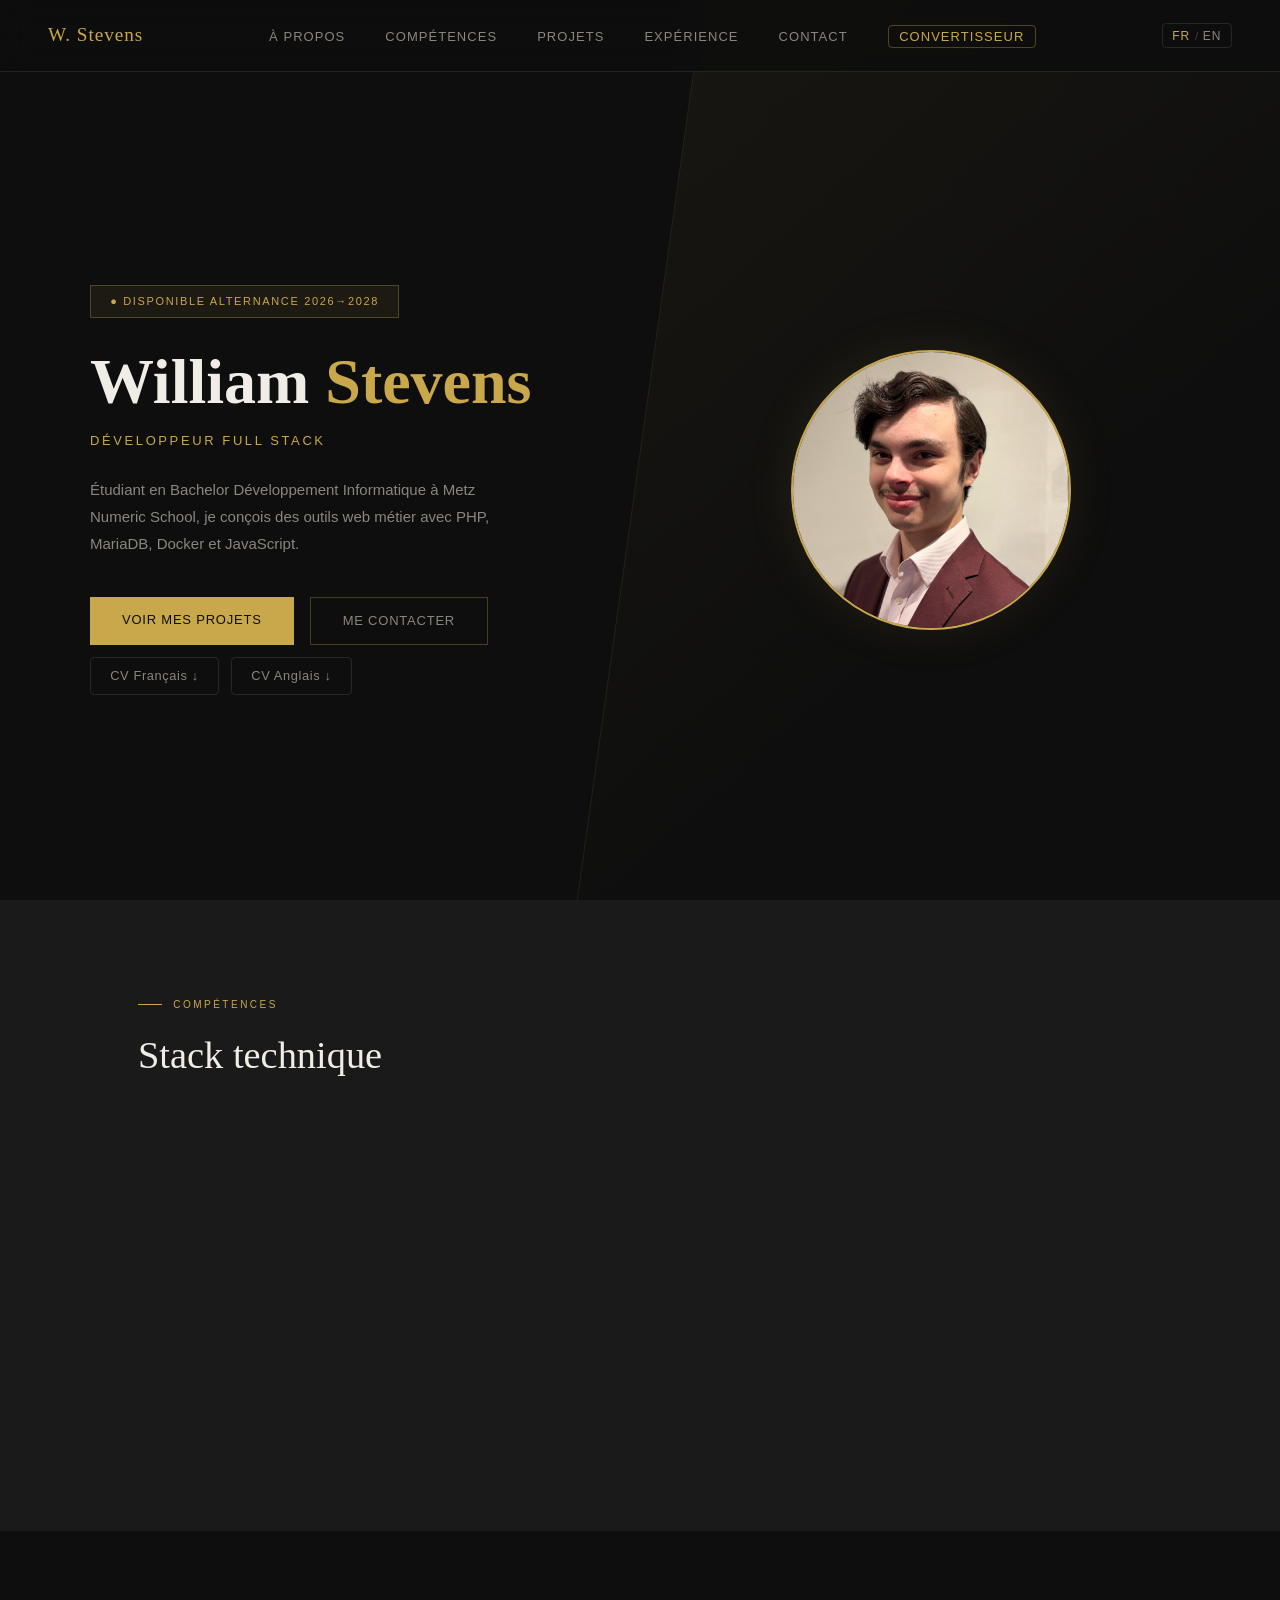
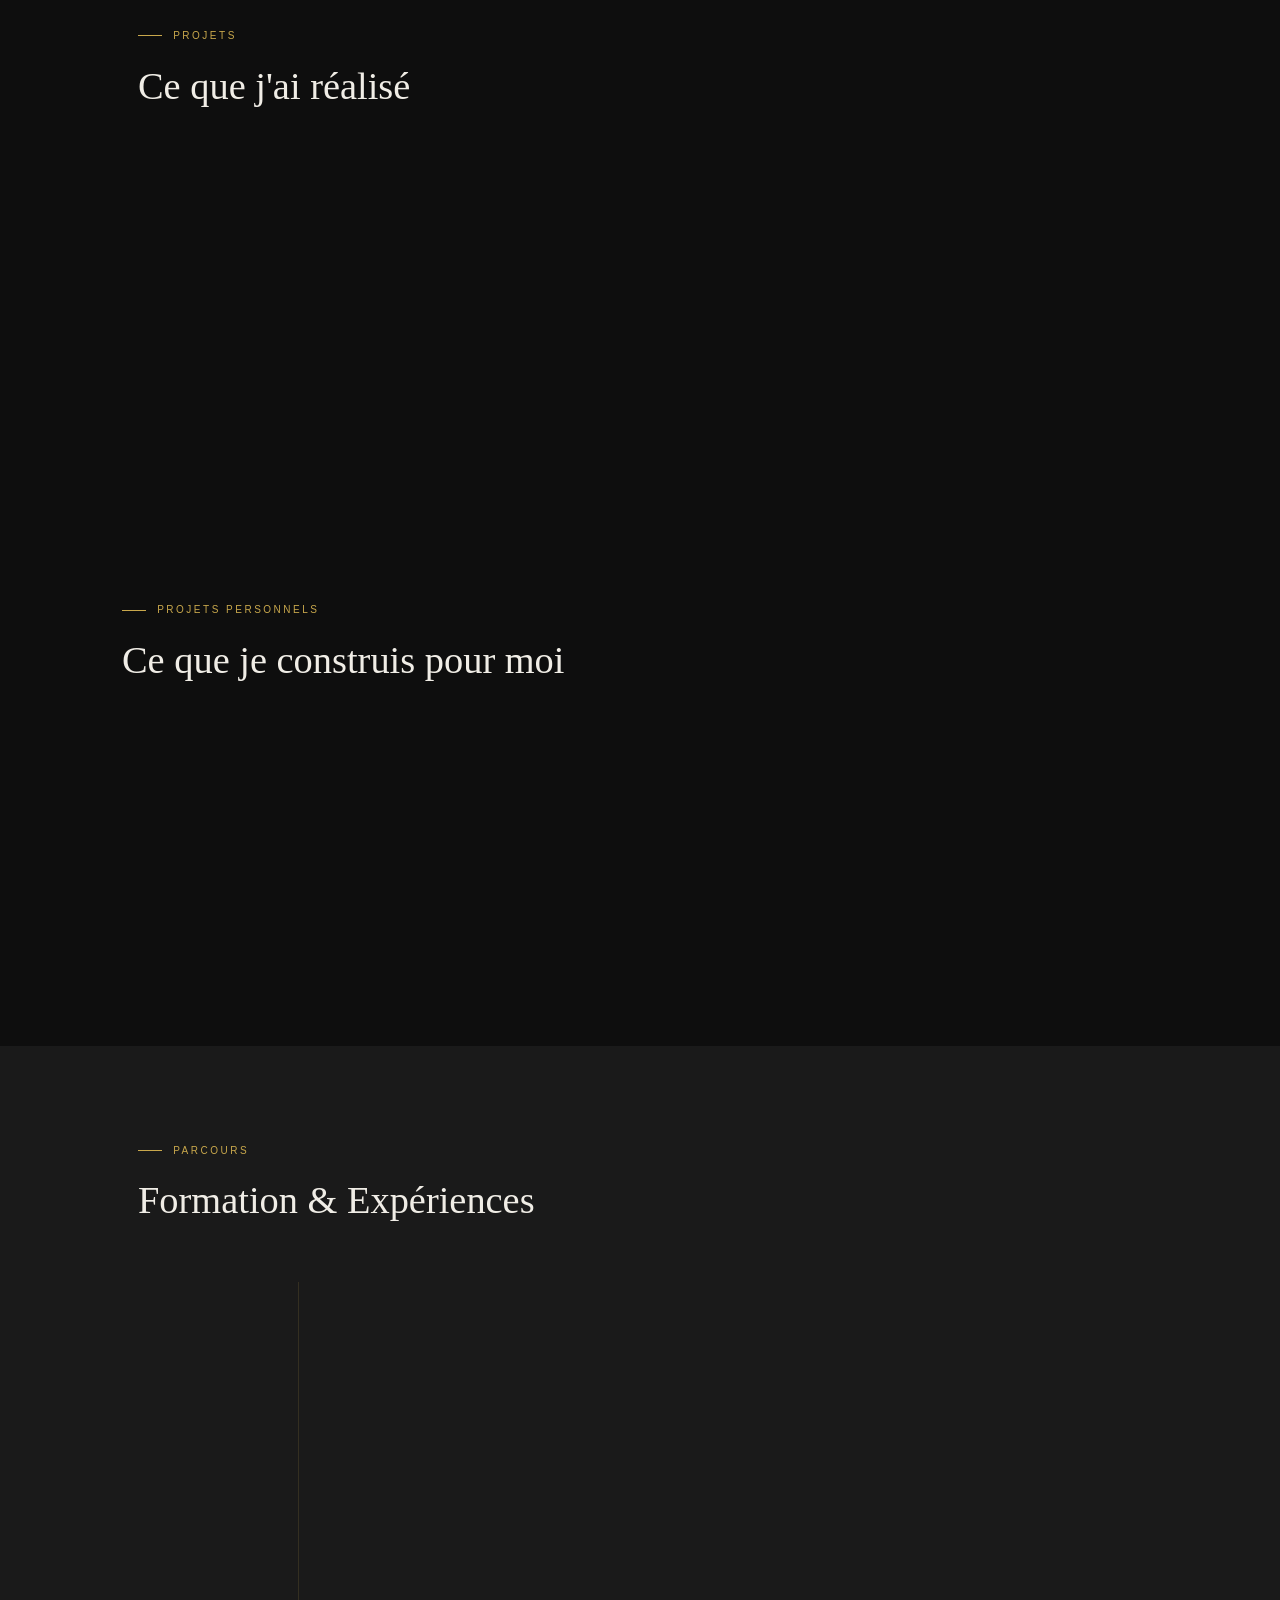
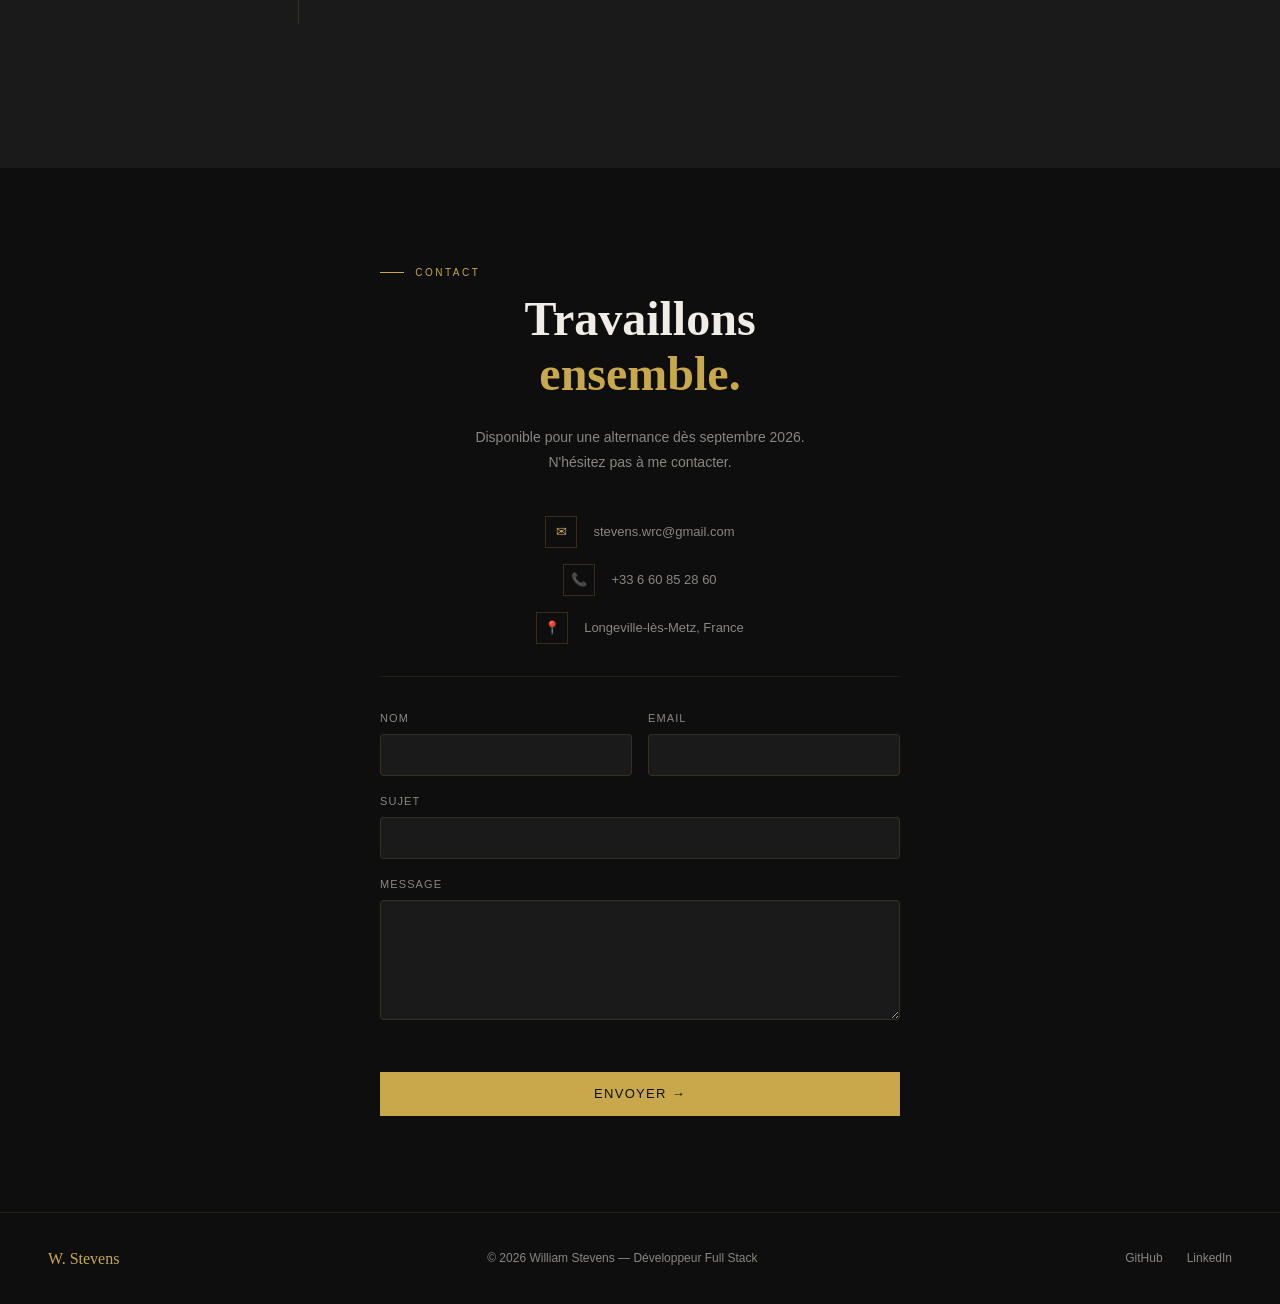
==== commit 4b66818d: "fix: honeypot via CSS class instead of inline style (CSP blocked)" ====
--- a/index.html
+++ b/index.html
@@ -14,7 +14,7 @@
 <meta name="twitter:title" content="William Stevens — Développeur Full Stack">
 <meta name="twitter:description" content="Étudiant en Bachelor Développement Informatique à Metz Numeric School. Disponible en alternance dès septembre 2026.">
 <meta name="twitter:image" content="https://gb-william.github.io/image/IMG_8226%20(1).jpeg">
-<meta http-equiv="Content-Security-Policy" content="default-src 'self'; style-src 'self' https://fonts.googleapis.com; font-src https://fonts.gstatic.com; img-src 'self'; script-src 'self'; object-src 'none'; frame-src 'none';">
+<meta http-equiv="Content-Security-Policy" content="default-src 'self'; style-src 'self' https://fonts.googleapis.com; font-src https://fonts.gstatic.com; img-src 'self'; script-src 'self'; connect-src https://formspree.io; object-src 'none'; frame-src 'none';">
 <link rel="icon" type="image/svg+xml" href="favicon.svg">
 <link rel="stylesheet" href="css/style.css">
 </head>
@@ -224,11 +224,11 @@
     <form
       id="contact-form"
       class="contact-form"
-      action="https://formspree.io/f/XXXXXXXX"
+      action="https://formspree.io/f/xzdwjqgz"
       method="POST"
       novalidate
     >
-      <input type="text" name="_gotcha" style="display:none" aria-hidden="true" tabindex="-1">
+      <input type="text" name="_gotcha" class="honeypot" aria-hidden="true" tabindex="-1">
       <div class="form-row">
         <div class="form-group">
           <label for="contact-name" data-i18n="contact.form.name">Nom</label>
--- a/css/style.css
+++ b/css/style.css
@@ -606,6 +606,8 @@
   .contact-item a:hover { color: var(--gold); }
 
   /* CONTACT FORM */
+  .honeypot { display: none; }
+
   .contact-divider {
     border: none;
     border-top: 0.5px solid rgba(201,168,76,0.1);
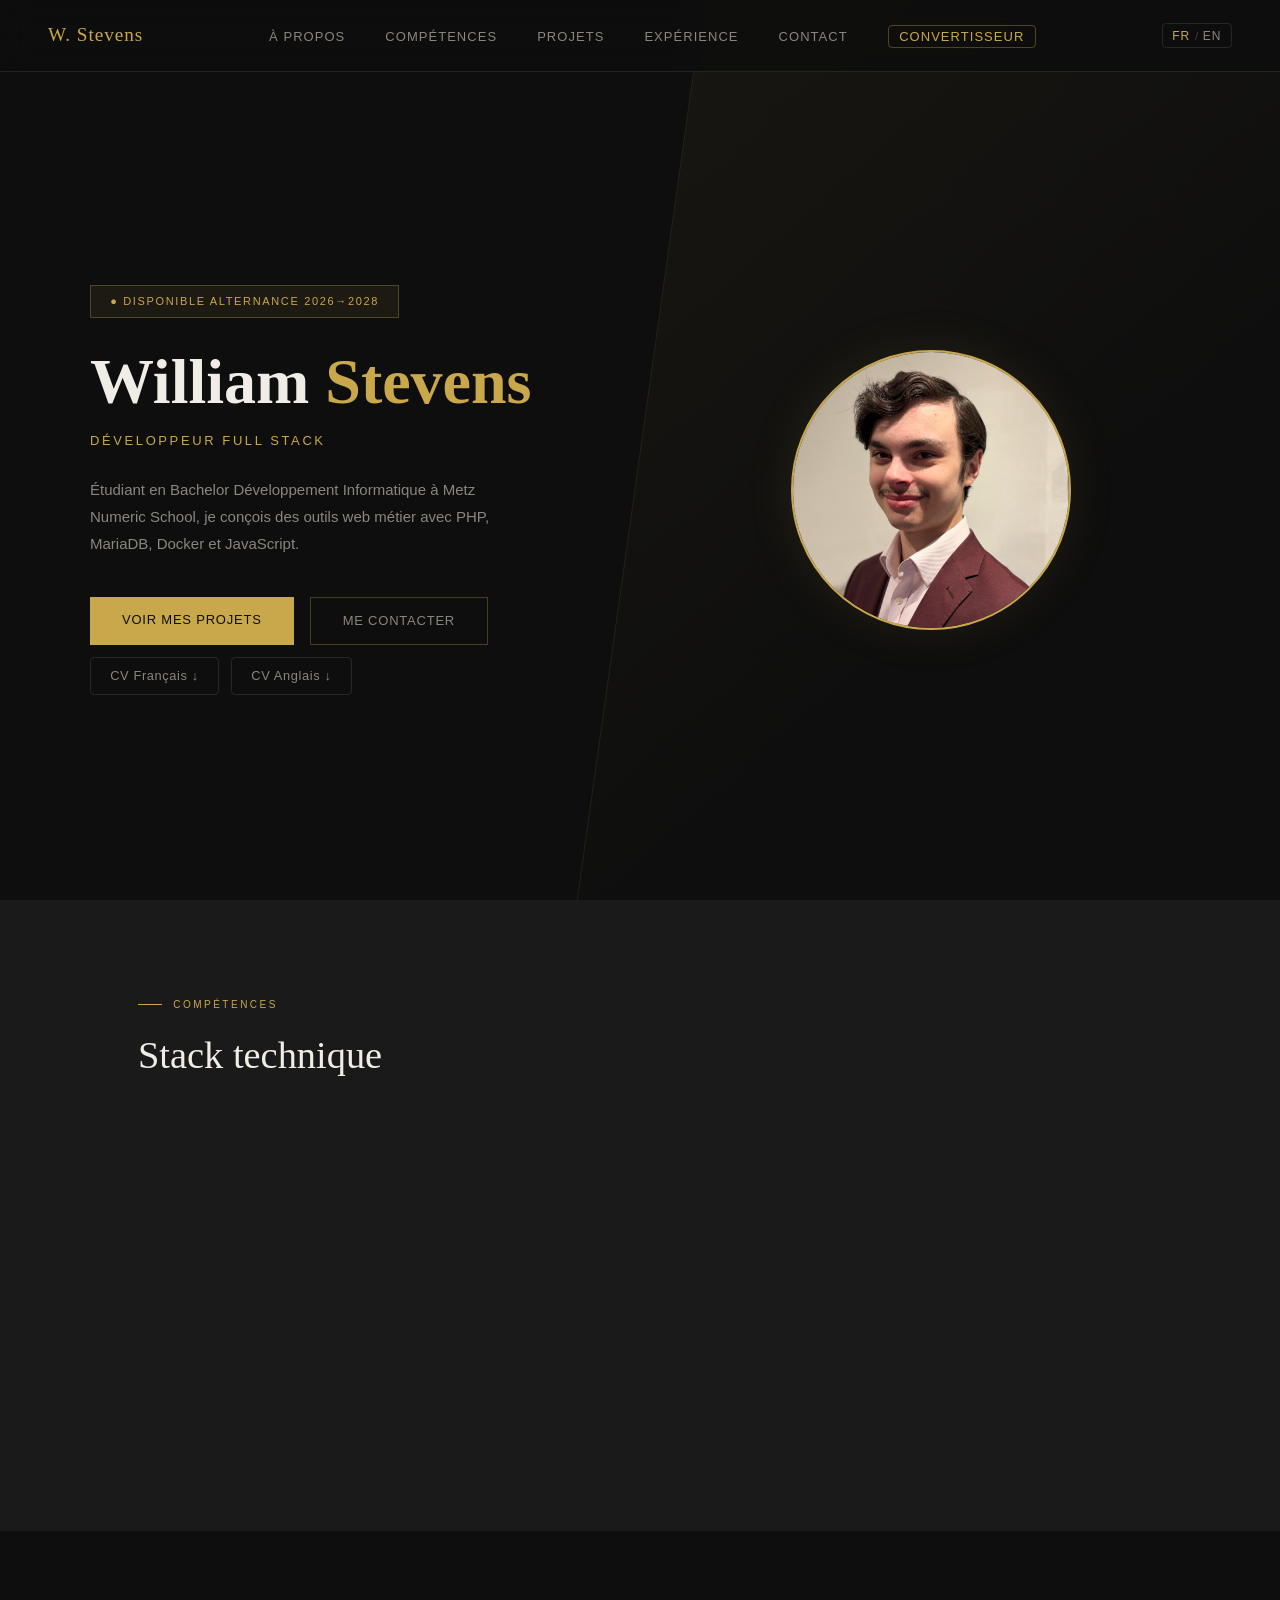
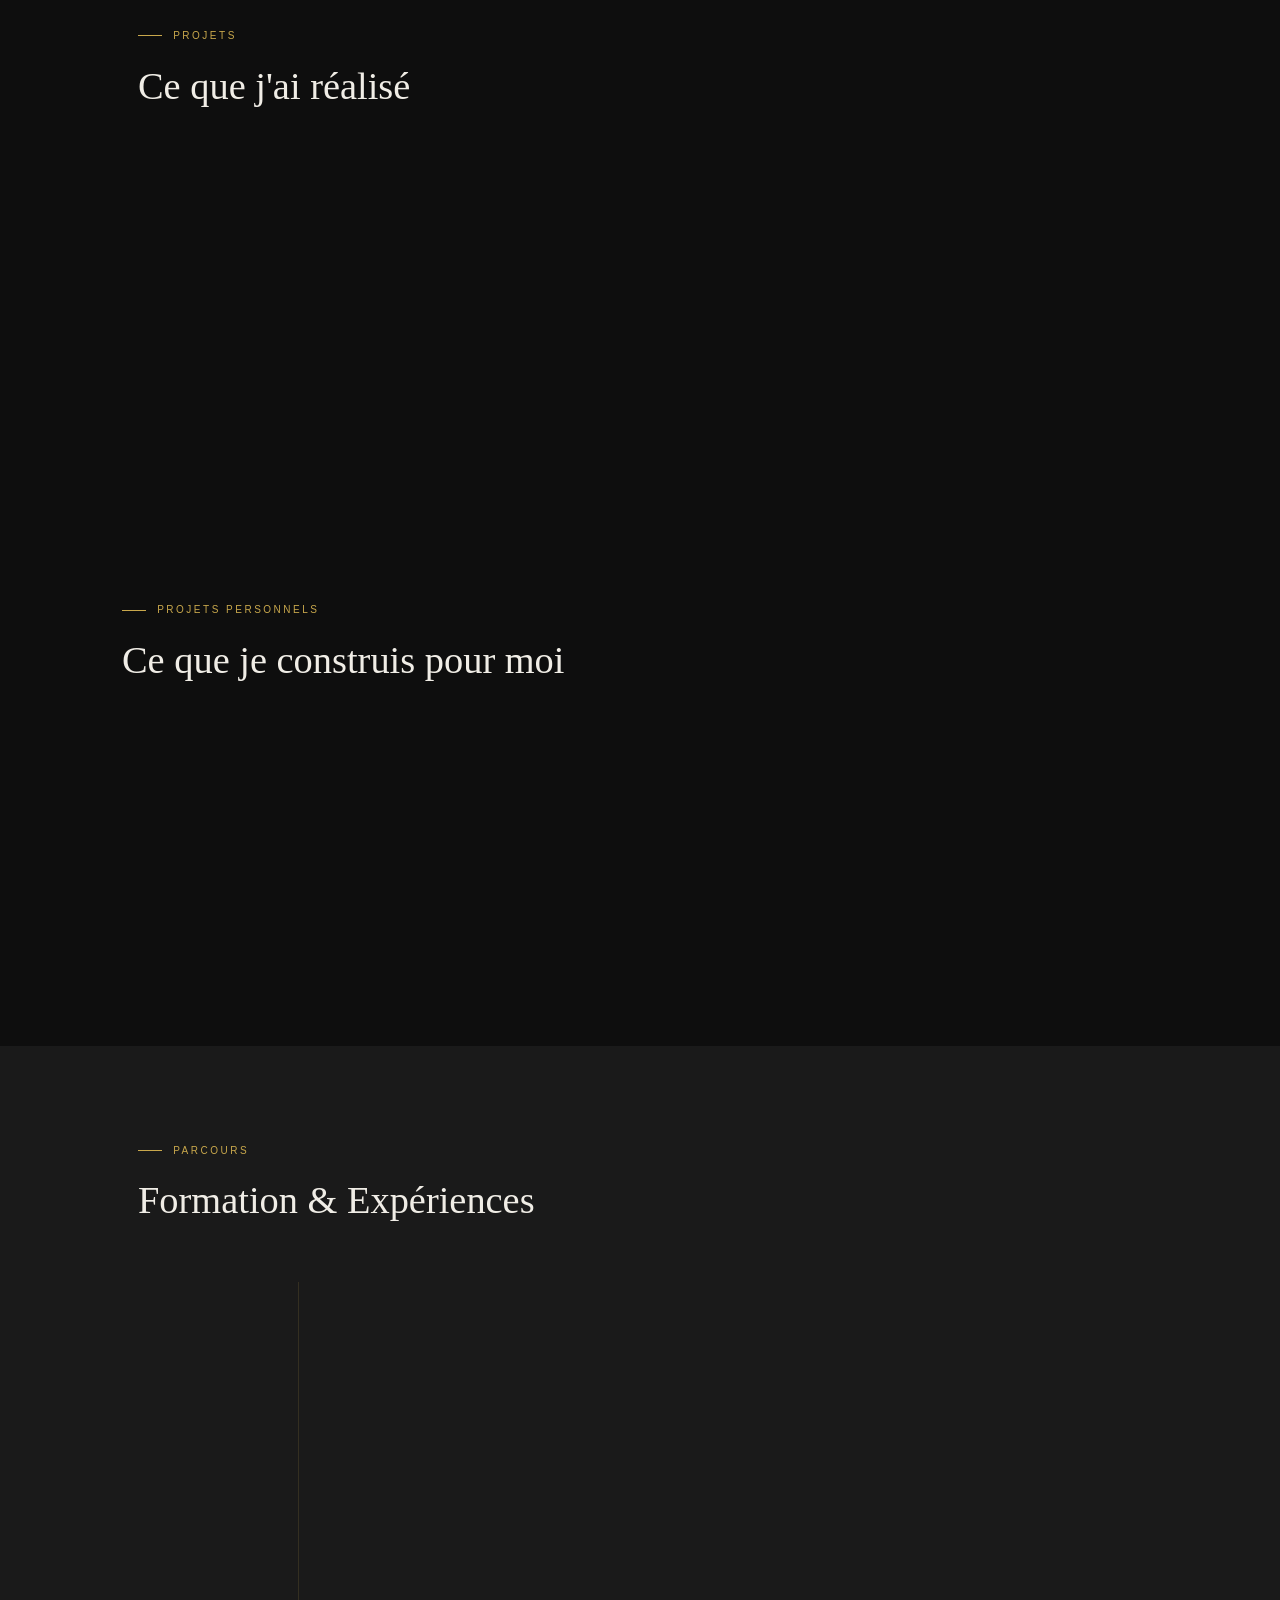
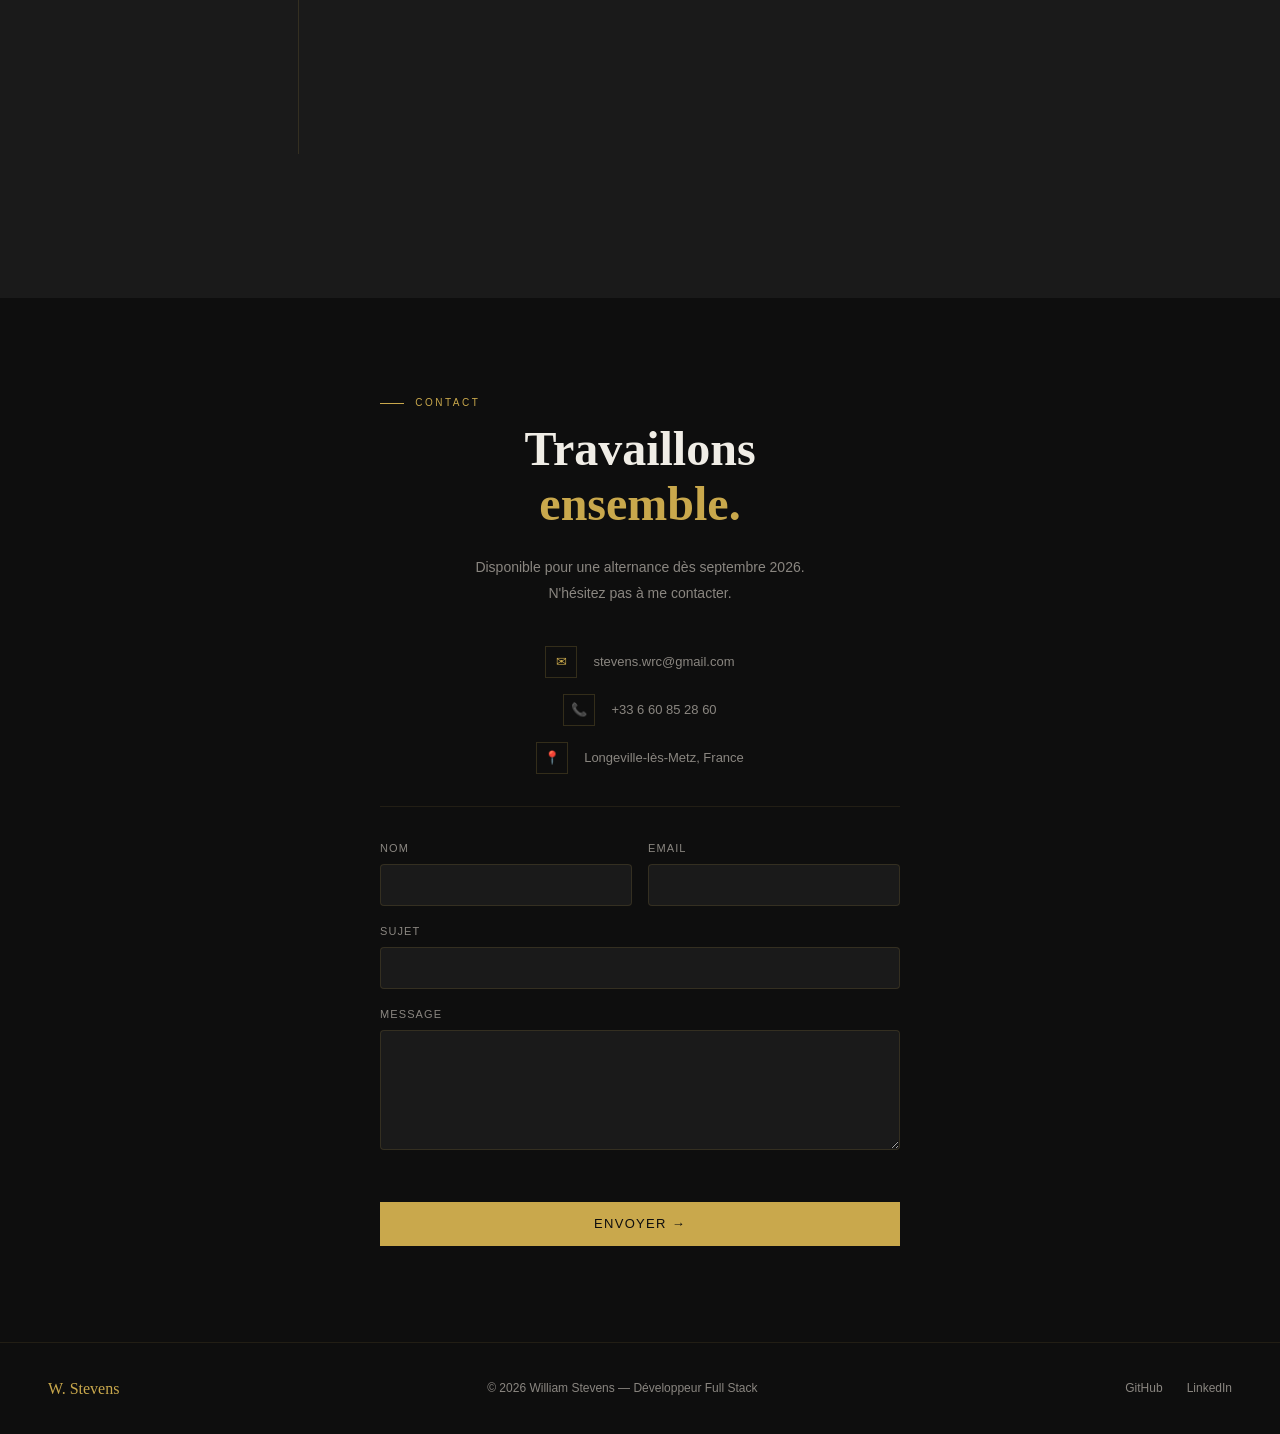
==== commit 3722244f: "feat: ajout conseiller municipal dans la timeline parcours (FR/EN) Co-Authored-By: Claude Sonnet 4.6" ====
--- a/index.html
+++ b/index.html
@@ -176,6 +176,15 @@
       </div>
 
       <div class="timeline-item fade-in delay-1">
+        <div class="timeline-date">2026 → présent</div>
+        <div class="timeline-content">
+          <h4 data-i18n="xp.item4.title">Conseiller Municipal</h4>
+          <div class="company" data-i18n="xp.item4.company">Mairie de Longeville-lès-Metz</div>
+          <p data-i18n="xp.item4.desc">Élu au conseil municipal — participation aux séances plénières et aux commissions thématiques de la ville.</p>
+        </div>
+      </div>
+
+      <div class="timeline-item fade-in delay-2">
         <div class="timeline-date">Printemps 2025</div>
         <div class="timeline-content">
           <h4 data-i18n="xp.item2.title">Stage Développeur Web</h4>
@@ -184,7 +193,7 @@
         </div>
       </div>
 
-      <div class="timeline-item fade-in delay-2">
+      <div class="timeline-item fade-in delay-3">
         <div class="timeline-date">2025</div>
         <div class="timeline-content">
           <h4 data-i18n="xp.item3.title">Baccalauréat STI2D — Mention Assez Bien</h4>
--- a/css/style.css
+++ b/css/style.css
@@ -755,6 +755,7 @@
 
   .delay-1 { transition-delay: 0.1s; }
   .delay-2 { transition-delay: 0.2s; }
+  .delay-3 { transition-delay: 0.3s; }
 
   .fade-in.visible {
     opacity: 1;
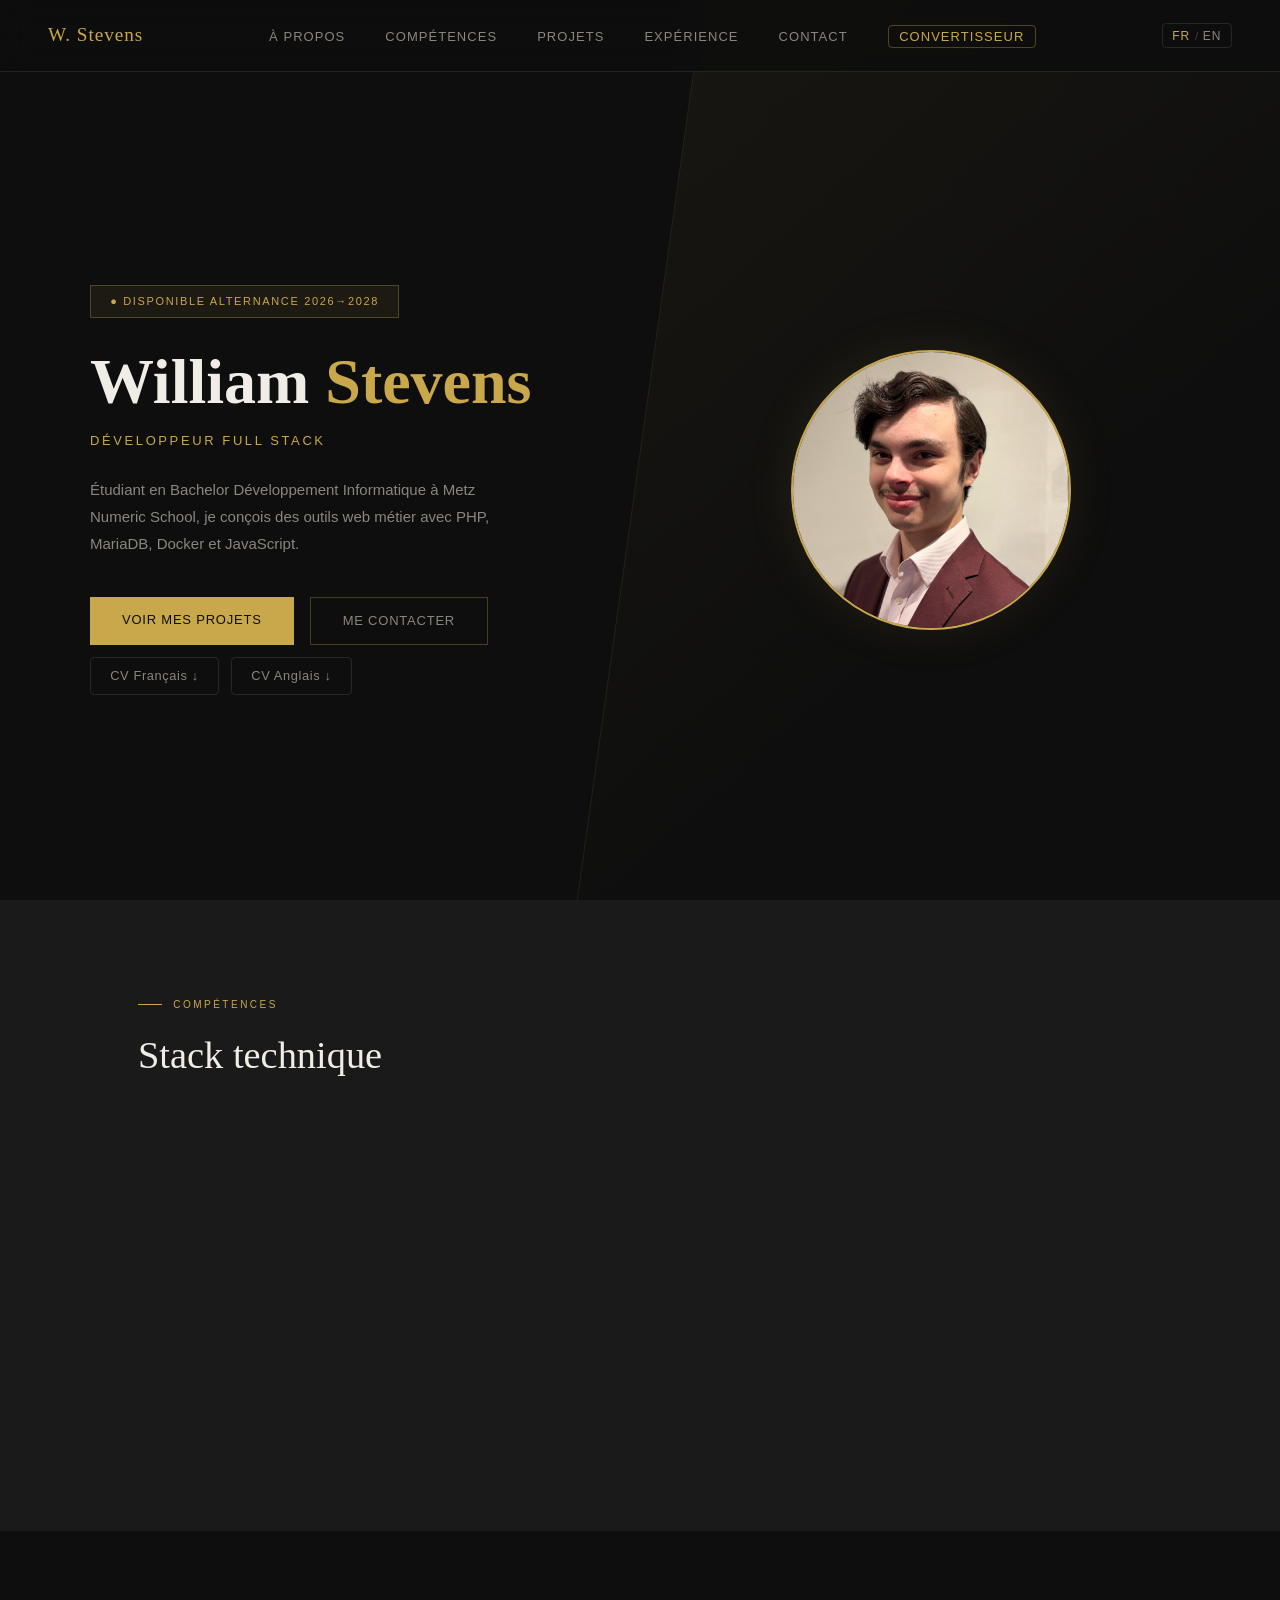
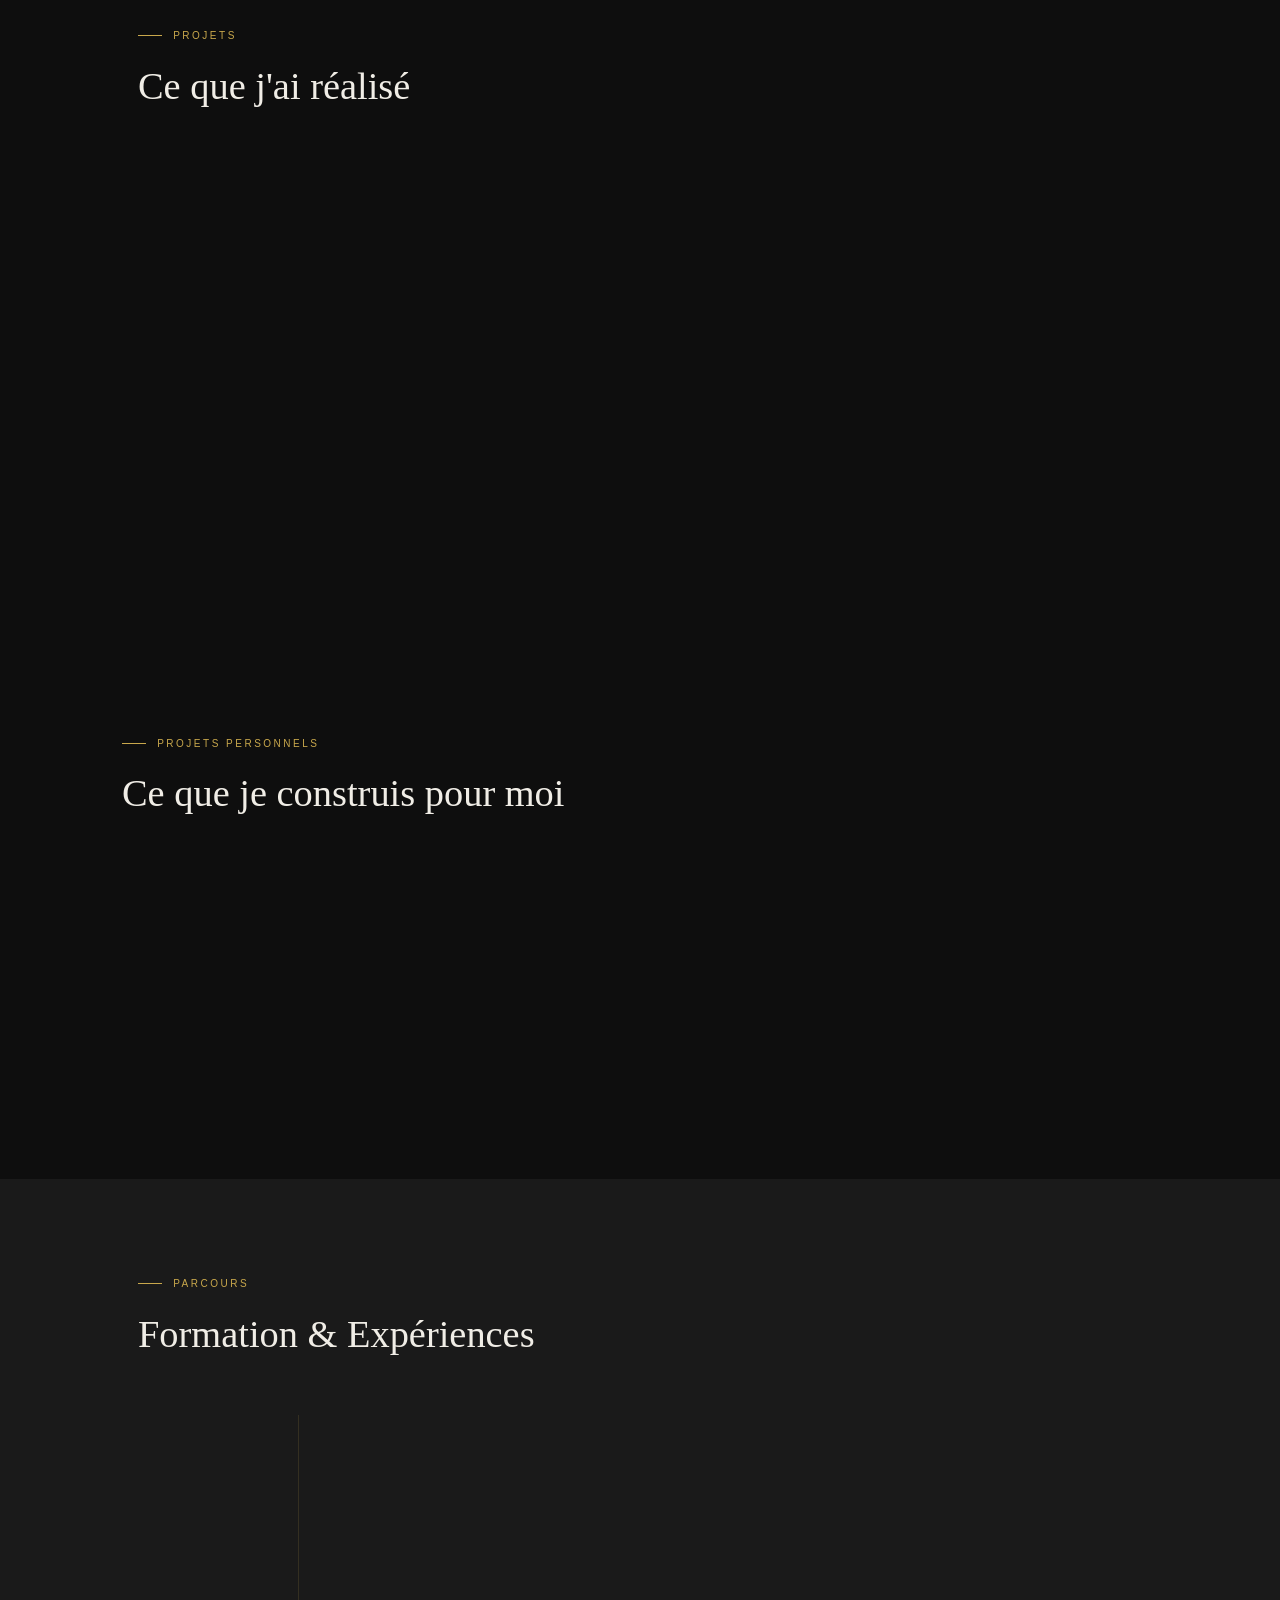
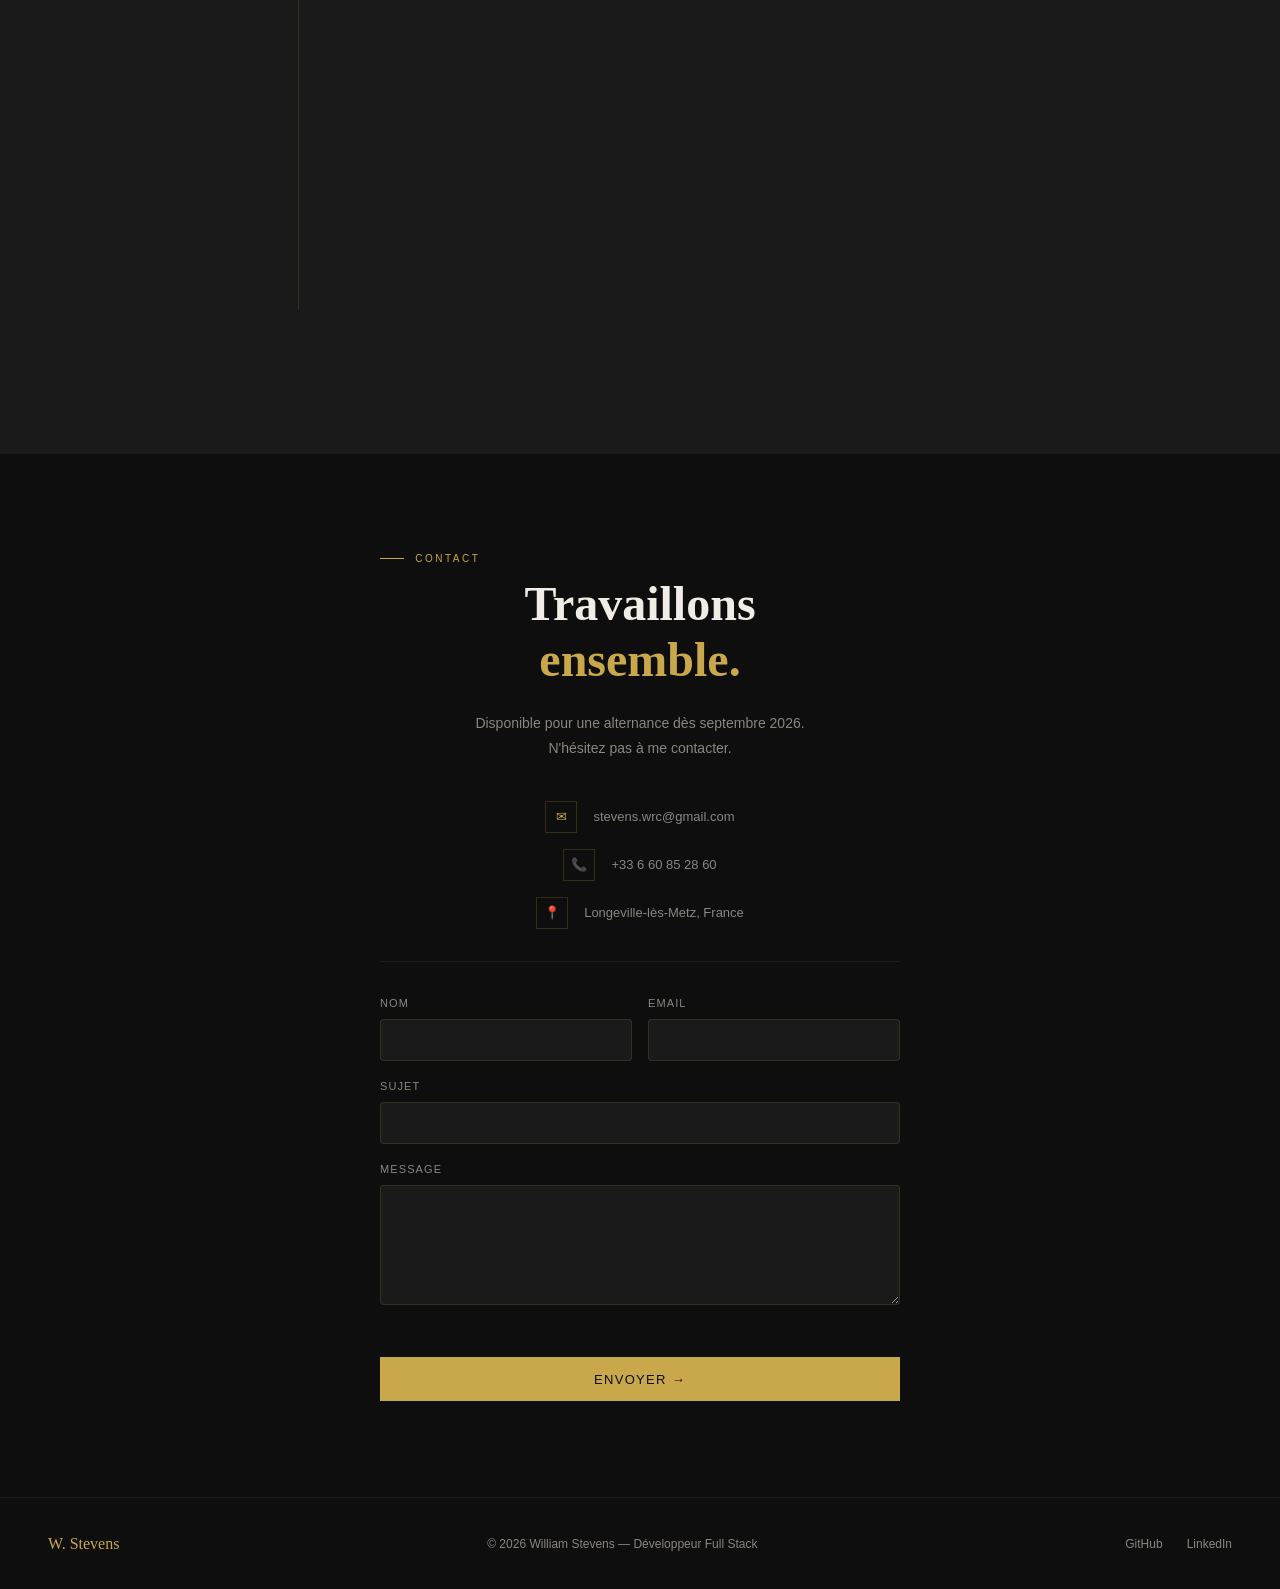
==== commit 30075cac: "fix: corrige la timeline du stage (dates + missions) et ajoute le projet Urbanisme AOS" ====
--- a/index.html
+++ b/index.html
@@ -136,6 +136,19 @@
       <p class="project-desc" data-i18n="projects.p2.desc">Calendrier interactif (FullCalendar) avec gestion des conflits inter-services et validation hiérarchique des demandes.</p>
       <span class="project-client" data-i18n="projects.p2.client">Mairie de Longeville-lès-Metz — Stage</span>
     </div>
+
+    <div class="project-card fade-in delay-2">
+      <div class="project-number">03</div>
+      <div class="project-tags">
+        <span class="tag">PHP</span>
+        <span class="tag">MariaDB</span>
+        <span class="tag">Docker</span>
+        <span class="tag">JS OOP</span>
+      </div>
+      <h3 class="project-title" data-i18n="projects.p3.title">Gestion des dossiers d'urbanisme</h3>
+      <p class="project-desc" data-i18n="projects.p3.desc">Application de suivi des autorisations d'urbanisme (permis de construire, déclarations, certificats) avec numérotation automatique sécurisée et gestion des dossiers modificatifs.</p>
+      <span class="project-client" data-i18n="projects.p3.client">Mairie de Longeville-lès-Metz — Stage</span>
+    </div>
   </div>
 </section>
 
@@ -185,11 +198,11 @@
       </div>
 
       <div class="timeline-item fade-in delay-2">
-        <div class="timeline-date">Printemps 2025</div>
+        <div class="timeline-date">Avril - Juin 2026</div>
         <div class="timeline-content">
           <h4 data-i18n="xp.item2.title">Stage Développeur Web</h4>
           <div class="company" data-i18n="xp.item2.company">Mairie de Longeville-lès-Metz</div>
-          <p data-i18n="xp.item2.desc">Développement de deux applications métier : gestion du courrier et module congés. Stack : PHP · MariaDB · Docker · JavaScript.</p>
+          <p data-i18n="xp.item2.desc">Développement de deux applications métier : gestion du courrier et gestion des dossiers d'urbanisme (AOS). Stack : PHP · MariaDB · Docker · JavaScript.</p>
         </div>
       </div>
 
--- a/css/style.css
+++ b/css/style.css
@@ -816,3 +816,68 @@
 
     .form-row { grid-template-columns: 1fr; }
   }
+
+/* 404 */
+.not-found {
+  min-height: 80vh;
+  display: flex;
+  align-items: center;
+  justify-content: center;
+  text-align: center;
+  padding: 2rem;
+  position: relative;
+  overflow: hidden;
+}
+
+.not-found-bg {
+  font-family: var(--serif);
+  font-size: clamp(12rem, 38vw, 24rem);
+  line-height: 1;
+  color: transparent;
+  -webkit-text-stroke: 2px var(--gold);
+  opacity: 0.06;
+  position: absolute;
+  top: 50%;
+  left: 50%;
+  transform: translate(-50%, -50%);
+  pointer-events: none;
+  user-select: none;
+  white-space: nowrap;
+  letter-spacing: -0.05em;
+}
+
+.not-found-inner {
+  position: relative;
+  z-index: 1;
+  display: flex;
+  flex-direction: column;
+  align-items: center;
+  gap: 1.75rem;
+}
+
+.not-found-badge {
+  font-family: var(--sans);
+  font-size: 0.7rem;
+  letter-spacing: 0.22em;
+  text-transform: uppercase;
+  color: var(--gold);
+  border: 1px solid rgba(201, 168, 76, 0.35);
+  padding: 0.3rem 1rem;
+  border-radius: 2px;
+}
+
+.not-found h1 {
+  font-family: var(--serif);
+  font-size: clamp(2rem, 5vw, 3.5rem);
+  color: var(--text);
+  font-weight: 400;
+  font-style: italic;
+  line-height: 1.1;
+}
+
+.not-found p {
+  color: var(--text-muted);
+  max-width: 360px;
+  line-height: 1.7;
+  font-size: 0.95rem;
+}
